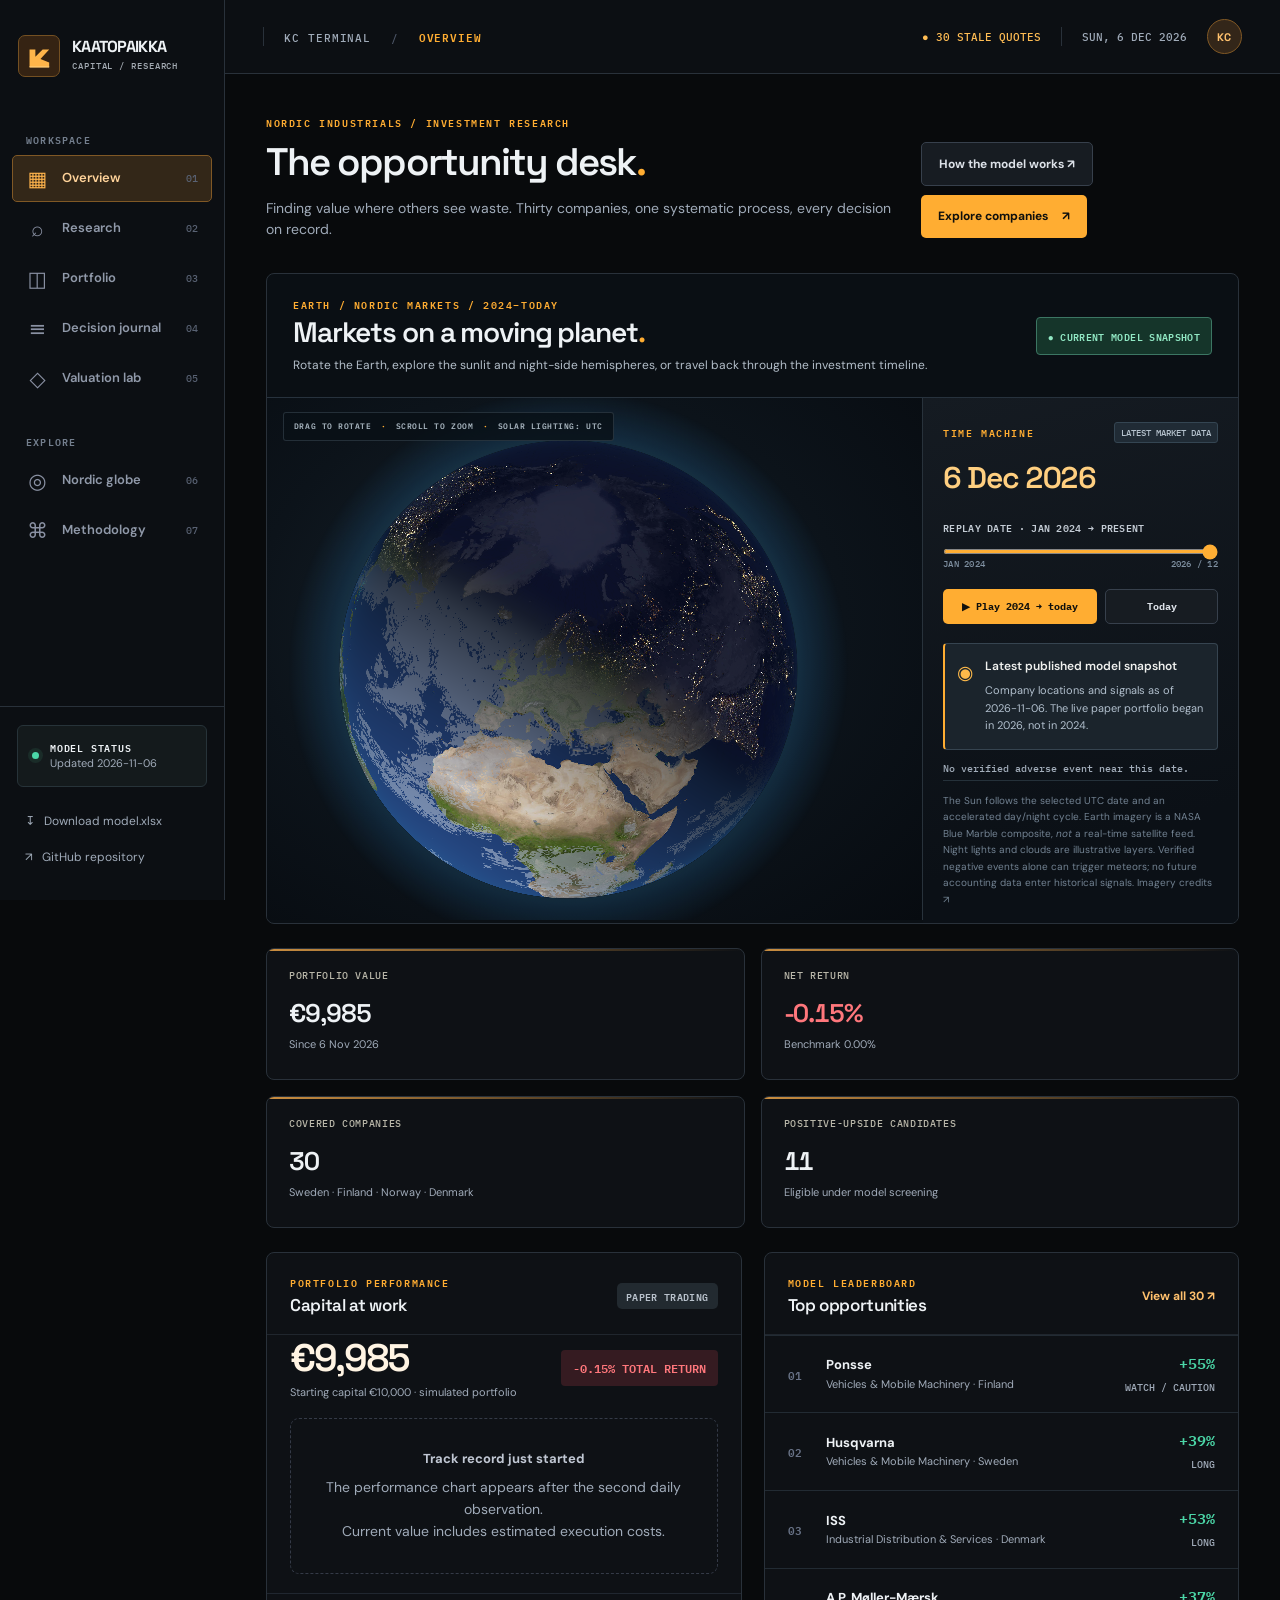
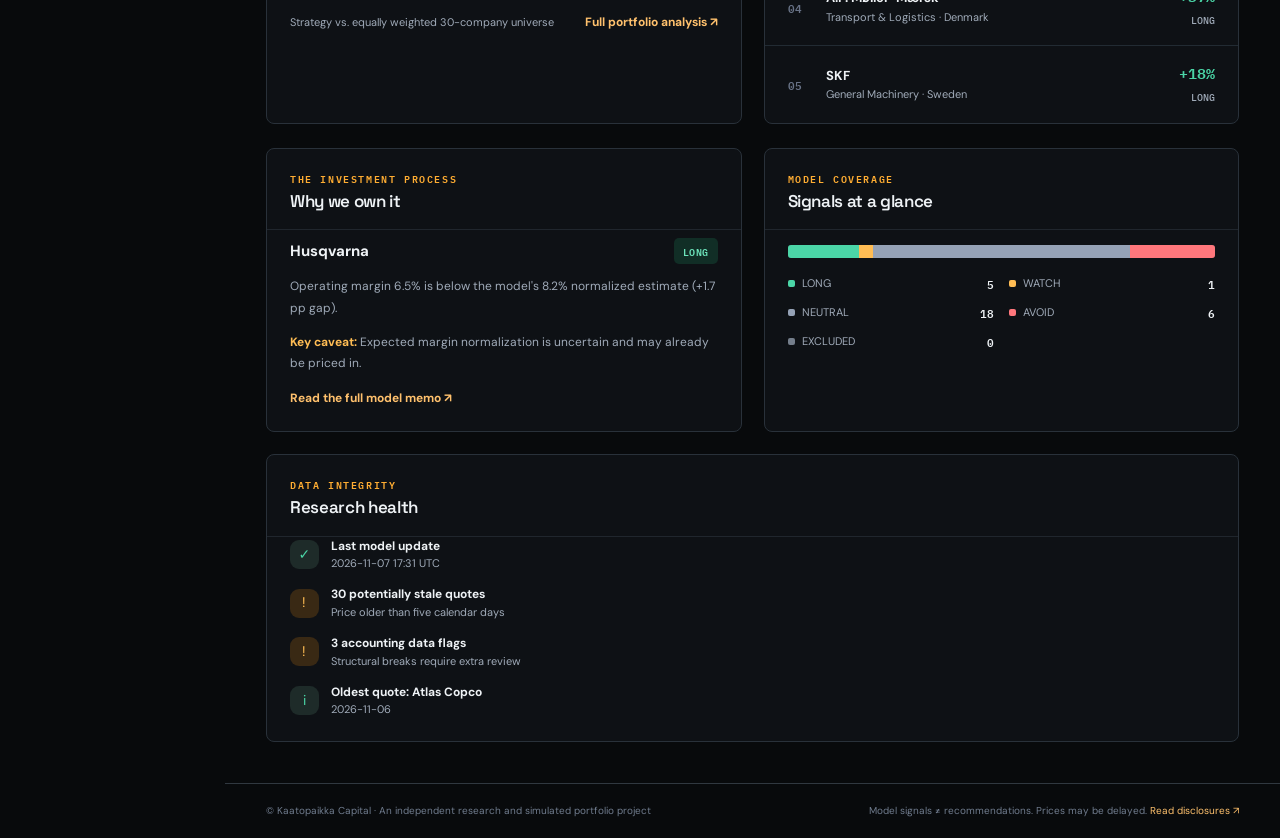
==== index.html @ ea5fbfcf "Layer non-interactive company markers over realistic home globe and credit NASA imagery" ====
<!doctype html>
<html lang="en">
<head>
  <meta charset="utf-8">
  <meta name="viewport" content="width=device-width, initial-scale=1">
  <meta name="theme-color" content="#090b10">
  <meta name="description" content="Kaatopaikka Capital — a transparent Nordic industrials investment research terminal and live paper portfolio.">
  <title>Kaatopaikka Capital — Investment Terminal</title>
  <link rel="preconnect" href="https://fonts.googleapis.com">
  <link rel="preconnect" href="https://fonts.gstatic.com" crossorigin>
  <link href="https://fonts.googleapis.com/css2?family=DM+Sans:wght@400;500;600;700&family=Space+Grotesk:wght@400;500;600;700&family=IBM+Plex+Mono:wght@400;500;600&display=swap" rel="stylesheet">
  <link rel="stylesheet" href="assets/terminal.css">
  <link rel="stylesheet" href="assets/terminal-bloomberg.css">
  <link rel="stylesheet" href="assets/solar-home.css?v=blue-marble-v1">
  <script src="assets/valuation-engine.js" defer></script>
  <script src="assets/home-earth.js?v=blue-marble-v1" defer></script>
  <script src="assets/terminal.js" defer></script>
</head>
<body>
  <div class="shell">
    <aside class="sidebar" id="sidebar" aria-label="Primary navigation">
      <a class="brand" href="#overview" aria-label="Kaatopaikka Capital home">
        <span class="brand-symbol" aria-hidden="true"><svg viewBox="0 0 44 44"><path d="M9 31V13h8v10l10-10h9L24 26l12 5v6H9z" fill="currentColor"/><path d="M9 37h27" stroke="#c0aaff" stroke-width="2"/></svg></span>
        <span><strong>KAATOPAIKKA</strong><small>CAPITAL / RESEARCH</small></span>
      </a>
      <div class="side-label">WORKSPACE</div>
      <nav class="nav-group" aria-label="Workspace">
        <button class="nav-item is-active" data-page="overview"><span class="nav-icon">▦</span> Overview <span class="nav-hotkey">01</span></button>
        <button class="nav-item" data-page="research"><span class="nav-icon">⌕</span> Research <span class="nav-hotkey">02</span></button>
        <button class="nav-item" data-page="portfolio"><span class="nav-icon">◫</span> Portfolio <span class="nav-hotkey">03</span></button>
        <button class="nav-item" data-page="decisions"><span class="nav-icon">≡</span> Decision journal <span class="nav-hotkey">04</span></button>
        <button class="nav-item" data-page="lab"><span class="nav-icon">◇</span> Valuation lab <span class="nav-hotkey">05</span></button>
      </nav>
      <div class="side-label">EXPLORE</div>
      <nav class="nav-group" aria-label="Explore">
        <button class="nav-item" data-page="globe"><span class="nav-icon">◎</span> Nordic globe <span class="nav-hotkey">06</span></button>
        <button class="nav-item" data-page="methodology"><span class="nav-icon">⌘</span> Methodology <span class="nav-hotkey">07</span></button>
      </nav>
      <div class="side-bottom">
        <div class="side-insight"><span class="live-dot"></span><span><strong>MODEL STATUS</strong><small id="side-status">Loading market data…</small></span></div>
        <a class="side-link" href="model.xlsx" download>↧ &nbsp; Download model.xlsx</a>
        <a class="side-link" href="https://github.com/rkant6/kaatopaikka-capital" target="_blank" rel="noopener noreferrer">↗ &nbsp; GitHub repository</a>
      </div>
    </aside>

    <div class="workspace">
      <header class="topbar">
        <div class="topbar-left"><button id="menu-toggle" class="icon-button menu-toggle" aria-label="Toggle navigation" aria-expanded="false">☰</button><span class="top-divider"></span><span class="breadcrumb">KC TERMINAL <span class="breadcrumb-sep">/</span> <strong id="breadcrumb-name">OVERVIEW</strong></span></div>
        <div class="topbar-right"><span class="update-status" id="data-status">● Loading</span><span class="top-divider"></span><span id="top-date" class="top-date"></span><span class="avatar">KC</span></div>
      </header>
      <main id="main-content" tabindex="-1">
        <div class="notice notice-error" id="load-error" hidden><strong>Data unavailable.</strong> The terminal could not load the latest published JSON files. Check the GitHub Actions status and reload.</div>

        <section id="page-overview" class="page is-active" aria-labelledby="overview-title">
          <div class="page-heading"><div><div class="eyebrow">NORDIC INDUSTRIALS / INVESTMENT RESEARCH</div><h1 id="overview-title">The opportunity desk<span class="period">.</span></h1><p class="lead">Finding value where others see waste. Thirty companies, one systematic process, every decision on record.</p></div><div class="heading-actions"><button class="button button-ghost" data-page-go="methodology">How the model works ↗</button><button class="button button-primary" data-page-go="research">Explore companies <span>↗</span></button></div></div>
          <section class="planet-desk panel" aria-label="Interactive Nordic globe and historical time travel">
            <div class="planet-head"><div><div class="eyebrow">EARTH / NORDIC MARKETS / 2024–TODAY</div><h2>Markets on a moving planet<span class="period">.</span></h2><p>Rotate the Earth, explore the sunlit and night-side hemispheres, or travel back through the investment timeline.</p></div><span class="planet-live" id="planet-data-state">HISTORICAL REPLAY · LOADING</span></div>
            <div class="planet-grid">
              <div class="planet-canvas">
                <canvas id="home-earth-canvas" role="img" aria-label="Photorealistic Earth with NASA satellite surface, night-side city lights and clouds, rotating with pointer drag and wheel zoom"></canvas>
                <canvas id="home-earth-overlay" aria-hidden="true"></canvas>
                <span class="planet-notation">DRAG TO ROTATE <span>·</span> SCROLL TO ZOOM <span>·</span> SOLAR LIGHTING: UTC</span></div>
              <div class="time-desk">
                <div class="time-desk-top"><span class="eyebrow">TIME MACHINE</span><span class="time-badge" id="time-mode">ASTRONOMICAL REPLAY</span></div>
                <div class="time-date" id="time-date-label">—</div>
                <label class="time-label" for="time-date-range">REPLAY DATE · JAN 2024 → PRESENT</label>
                <input type="range" id="time-date-range" min="0" max="100" value="100" step="1" aria-label="Historical globe date">
                <div class="time-ends"><span>JAN 2024</span><span id="time-end-date">TODAY</span></div>
                <div class="time-actions"><button class="button button-primary" id="time-play" type="button" aria-pressed="false">▶ Play 2024 → today</button><button class="button button-ghost" id="time-today" type="button">Today</button></div>
                <div class="time-fact"><span class="time-fact-icon" aria-hidden="true">◉</span><div><strong id="time-summary-title">Checking historical evidence</strong><p id="time-summary">Only source-verified filings and prices can produce historical return figures.</p></div></div>
                <div class="time-event-list" id="time-events" aria-live="polite"></div>
                <div class="time-footnote">The Sun follows the selected UTC date and an accelerated day/night cycle. Earth imagery is a NASA Blue Marble composite, <em>not</em> a real-time satellite feed. Night lights and clouds are illustrative layers. Verified negative events alone can trigger meteors; no future accounting data enter historical signals. <a href="assets/EARTH_CREDITS.md" target="_blank" rel="noopener">Imagery credits ↗</a></div>
              </div>
            </div>
          </section>
          <div id="overview-stats" class="stat-grid skeleton-grid" aria-live="polite"></div>
          <div class="two-column" style="margin-top:24px">
            <div class="panel panel-feature"><div class="panel-head"><div><div class="eyebrow">PORTFOLIO PERFORMANCE</div><h2>Capital at work</h2></div><span class="tag tag-muted">PAPER TRADING</span></div><div class="portfolio-hero" id="overview-portfolio"></div><div class="chart-container" id="overview-chart"></div><div class="panel-footer"><span>Strategy vs. equally weighted 30-company universe</span><button class="inline-action" data-page-go="portfolio">Full portfolio analysis ↗</button></div></div>
            <div class="panel panel-opportunities"><div class="panel-head"><div><div class="eyebrow">MODEL LEADERBOARD</div><h2>Top opportunities</h2></div><button class="inline-action" data-page-go="research">View all 30 ↗</button></div><div id="overview-picks"></div></div>
          </div>
          <div class="three-column" style="margin-top:24px"><div class="panel"><div class="panel-head"><div><div class="eyebrow">THE INVESTMENT PROCESS</div><h2>Why we own it</h2></div></div><div id="overview-thesis"></div></div><div class="panel"><div class="panel-head"><div><div class="eyebrow">MODEL COVERAGE</div><h2>Signals at a glance</h2></div></div><div id="overview-signals"></div></div><div class="panel"><div class="panel-head"><div><div class="eyebrow">DATA INTEGRITY</div><h2>Research health</h2></div></div><div id="overview-health"></div></div></div>
        </section>

        <section id="page-research" class="page" aria-labelledby="research-title"><div class="page-heading"><div><div class="eyebrow">EQUITY RESEARCH / SCREENER</div><h1 id="research-title">Company universe<span class="period">.</span></h1><p class="lead">A transparent ranking of Nordic industrial companies — every signal can be inspected.</p></div><div class="heading-actions"><span class="tag tag-outline" id="research-count">30 COMPANIES</span></div></div><div class="panel table-panel"><div class="table-tools"><label class="search-field"><span aria-hidden="true">⌕</span><input id="research-query" type="search" placeholder="Search company, ticker or sector…" autocomplete="off" aria-label="Search companies"></label><select id="research-country" aria-label="Filter country"><option value="all">All countries</option><option value="Sweden">Sweden</option><option value="Finland">Finland</option><option value="Norway">Norway</option><option value="Denmark">Denmark</option></select><select id="research-signal" aria-label="Filter signal"><option value="all">All signals</option><option value="LONG">Long</option><option value="WATCH">Watch</option><option value="NEUTRAL">Neutral</option><option value="SHORT">Avoid</option><option value="EXCLUDED">Excluded</option></select></div><div class="table-scroll"><table class="data-table"><thead><tr><th><button class="sort-btn" data-sort="rank">RANK ↕</button></th><th>COMPANY</th><th>COUNTRY</th><th>SIGNAL</th><th><button class="sort-btn" data-sort="revUp">REVERSION UPSIDE ↕</button></th><th><button class="sort-btn" data-sort="gap">MARGIN GAP ↕</button></th><th><button class="sort-btn" data-sort="score">SCORE ↕</button></th><th></th></tr></thead><tbody id="research-rows"></tbody></table></div><div class="table-bottom" id="research-bottom"></div></div></section>

        <section id="page-portfolio" class="page" aria-labelledby="portfolio-title"><div class="page-heading"><div><div class="eyebrow">PAPER PORTFOLIO / EUR</div><h1 id="portfolio-title">Portfolio intelligence<span class="period">.</span></h1><p class="lead">Position sizing, attribution, risk exposure and the full record of our simulated trades.</p></div><div class="heading-actions"><span class="tag tag-outline">NO REAL MONEY INVESTED</span></div></div><div class="stat-grid" id="portfolio-stats"></div><div class="two-column" style="margin-top:24px"><div class="panel panel-feature"><div class="panel-head"><div><div class="eyebrow">TRACK RECORD</div><h2>Performance history</h2></div></div><div class="chart-container tall-chart" id="portfolio-history"></div></div><div class="panel"><div class="panel-head"><div><div class="eyebrow">RISK EXPOSURE</div><h2>Portfolio composition</h2></div></div><div id="portfolio-exposure"></div></div></div><div class="panel" style="margin-top:24px"><div class="panel-head"><div><div class="eyebrow">CURRENT POSITIONS</div><h2>Holdings</h2></div><span class="tag tag-muted">MODEL-DRIVEN</span></div><div class="table-scroll"><table class="data-table"><thead><tr><th>COMPANY</th><th>SIGNAL</th><th>WEIGHT</th><th>MARKET VALUE</th><th>RETURN*</th><th>RATIONALE</th></tr></thead><tbody id="portfolio-holdings"></tbody></table></div><div class="panel-footer">* Excludes dividends. Simulated fractional-share transactions and assumed costs; not an investable track record.</div></div></section>

        <section id="page-decisions" class="page" aria-labelledby="decision-title"><div class="page-heading"><div><div class="eyebrow">TRANSPARENT DECISION-MAKING</div><h1 id="decision-title">The decision journal<span class="period">.</span></h1><p class="lead">Every position needs a reason. Every omission deserves an explanation. The model record is separate from any human investment judgment.</p></div></div><div class="two-column journal-layout"><div class="panel"><div class="panel-head"><div><div class="eyebrow">EXECUTED MODEL ACTIONS</div><h2>Decision history</h2></div></div><div id="journal-feed"></div></div><div class="panel"><div class="panel-head"><div><div class="eyebrow">THE OTHER SIDE OF THE TRADE</div><h2>Why we passed</h2></div></div><div class="subtle-note">These are deterministic explanations of model eligibility and ranking — not discretionary investment committee votes.</div><div id="journal-rejected"></div></div></div></section>

        <section id="page-lab" class="page" aria-labelledby="lab-title">
          <div class="page-heading"><div><div class="eyebrow">RESEARCH SANDBOX / NO TRADES</div><h1 id="lab-title">Valuation & sensitivity<span class="period">.</span></h1><p class="lead">Recalculate the company's ten-year margin-fade DCF, inspect the WACC × margin sensitivity matrix and stress-test the operating assumptions.</p></div></div>
          <div class="lab-layout">
            <div class="panel lab-controls">
              <div class="panel-head"><div><div class="eyebrow">DCF ASSUMPTIONS</div><h2>Scenario controls</h2></div></div>
              <label class="field-label" for="lab-company">COMPANY</label><select id="lab-company" class="select-full"></select>
              <div class="lab-input"><div class="range-head"><label for="lab-cur">Current operating margin</label><output id="lab-cur-out"></output></div><input type="range" id="lab-cur" min="-5" max="35" step="0.25"></div>
              <div class="lab-input"><div class="range-head"><label for="lab-norm">Normalized operating margin</label><output id="lab-norm-out"></output></div><input type="range" id="lab-norm" min="-5" max="35" step="0.25"></div>
              <div class="lab-input"><div class="range-head"><label for="lab-phi">Margin persistence (φ)</label><output id="lab-phi-out"></output></div><input type="range" id="lab-phi" min="0" max="0.95" step="0.01"></div>
              <div class="lab-input"><div class="range-head"><label for="lab-wacc">Discount rate (WACC / implied)</label><output id="lab-wacc-out"></output></div><input type="range" id="lab-wacc" min="3" max="22" step="0.25"></div>
              <div class="lab-input"><div class="range-head"><label for="lab-growth">Revenue growth, years 1–10</label><output id="lab-growth-out"></output></div><input type="range" id="lab-growth" min="-5" max="12" step="0.25"></div>
              <div class="lab-input"><div class="range-head"><label for="lab-terminal">Terminal revenue growth</label><output id="lab-terminal-out"></output></div><input type="range" id="lab-terminal" min="0" max="4" step="0.25"></div>
              <div class="lab-input"><div class="range-head"><label for="lab-ronic">Return on new invested capital</label><output id="lab-ronic-out"></output></div><input type="range" id="lab-ronic" min="6" max="35" step="0.5"></div>
              <button id="lab-reset" class="button button-ghost button-full">↺ Restore published model assumptions</button>
              <div class="subtle-note">All calculations are hypothetical, use the published financial snapshot and never change the actual paper portfolio. Discount rates must exceed terminal growth.</div>
            </div>
            <div class="lab-content">
              <div class="panel lab-results"><div class="panel-head"><div><div class="eyebrow">TEN-YEAR MARGIN-FADE DCF</div><h2 id="lab-result-title">Company sensitivity</h2></div><span class="tag tag-outline">LIVE CALCULATION</span></div><div id="lab-key-metrics"></div><div id="lab-validation" class="lab-validation"></div><div id="lab-chart" class="chart-container"></div><div id="lab-table"></div></div>
              <div class="panel" style="margin-top:22px"><div class="panel-head"><div><div class="eyebrow">TWO-FACTOR SENSITIVITY</div><h2>Fair-value upside by WACC × normalized margin</h2></div><span class="tag tag-muted">5 × 5 MATRIX</span></div><div id="lab-sensitivity"></div><div class="panel-footer">Each cell recalculates the entire ten-year DCF. Highlighted cell = current scenario. Values are equity upside vs market capitalization, not expected returns.</div></div>
            </div>
          </div>
        </section>

        <section id="page-globe" class="page" aria-labelledby="globe-title"><div class="page-heading"><div><div class="eyebrow">INTERACTIVE GEOGRAPHY</div><h1 id="globe-title">The Nordic globe<span class="period">.</span></h1><p class="lead">A focused 3D view of company locations and model signals. Ranking and fundamental details live in Research.</p></div><div class="heading-actions"><a href="classic.html" target="_blank" rel="noopener noreferrer" class="button button-primary">Open full-screen globe ↗</a></div></div><div class="globe-frame"><iframe id="classic-frame" title="Kaatopaikka Capital interactive three-dimensional globe" loading="lazy" data-src="classic.html?embed=1"></iframe></div></section>

        <section id="page-methodology" class="page" aria-labelledby="method-title"><div class="page-heading"><div><div class="eyebrow">MODEL DOCUMENTATION</div><h1 id="method-title">How we think<span class="period">.</span></h1><p class="lead">The assumptions, limitations and arithmetic behind each ranking. A model should be auditable before it is persuasive.</p></div><div class="heading-actions"><a class="button button-ghost" href="model.xlsx" download>Download formula-based Excel ↧</a></div></div><div class="method-layout"><div class="panel method-main"><div class="method-section"><span class="step-number">01 / BUSINESS ECONOMICS</span><h2>Margins tend to revert — but not always</h2><p>Competitive forces and business cycles may pull unusually high or low operating margins toward a longer-run level. Structural changes, acquisitions and new competitive advantages can prevent this from happening.</p></div><div class="method-section"><span class="step-number">02 / NORMALIZED MARGINS</span><h2>Three anchors for earning power</h2><div class="formula">60% company median + 25% peer average + 15% universe median</div><p>The default lookback is ten fiscal years. Company and peer group histories are partially pooled; companies with insufficient observations are excluded.</p></div><div class="method-section"><span class="step-number">03 / PERSISTENCE</span><h2>How quickly could margins recover?</h2><div class="formula">mₜ = m* + φᵗ (m₀ − m*)</div><p>A company-specific AR(1) estimate is shrunk toward a persistence prior of 0.60. The estimate describes a stylized recovery path, not a guarantee.</p></div><div class="method-section"><span class="step-number">04 / VALUATION</span><h2>Two separate valuation questions</h2><p>The margin-fade DCF compares recovering margins against a scenario in which today's margin persists. A separate market-implied margin compares normalized profitability with what the current enterprise value appears to require. These measures can be correlated and should not be read as independent evidence.</p></div><div class="method-section"><span class="step-number">05 / SIGNALS & TRADING</span><h2>Repeatable rules, not predictions</h2><p>The model combines margin gap (30%), inverted history z-score (15%), implied-margin gap (25%) and margin-reversion upside (30%). Eligible top-quintile names are LONG, the bottom quintile AVOID, and deteriorating low-margin companies are WATCH. The five highest eligible positive-upside candidates enter the paper portfolio, with a 30% weight cap and monthly rebalance.</p></div><div class="method-section"><span class="step-number">06 / EVIDENCE</span><h2>Test the claim that matters</h2><p>An in-sample regression of next-year margin changes provides context for mean reversion. It does not demonstrate that the strategy earns abnormal stock returns. Proper performance validation requires point-in-time financial histories, adjusted prices including corporate actions, delisted companies, realistic execution lag and out-of-sample testing.</p></div></div><div class="method-aside"><div class="panel"><div class="panel-head"><div><div class="eyebrow">MODEL PARAMETERS</div><h2>Current defaults</h2></div></div><div id="method-params"></div></div><div class="panel"><div class="panel-head"><div><div class="eyebrow">RESEARCH INTEGRITY</div><h2>What this is not</h2></div></div><ul class="plain-list"><li>Not personalized investment advice.</li><li>Not evidence of future returns.</li><li>Not a real brokerage account.</li><li>Not intraday or tick-level data.</li><li>Not a verified historical stock-return backtest.</li><li>Not a promise of the simulated Monte Carlo outcomes.</li></ul></div><div class="panel"><div class="panel-head"><div><div class="eyebrow">DATA PROVENANCE</div><h2>Source notes</h2></div></div><p class="small-text">Financial statement histories were assembled from standardized aggregators and selected company disclosures. Market quotes currently come from yfinance. Verify material numbers against issuer filings. Check per-security price dates before using the ranking.</p><div id="method-data"></div></div></div></div></section>
      </main>
      <footer class="footer"><span>© Kaatopaikka Capital · An independent research and simulated portfolio project</span><span>Model signals ≠ recommendations. Prices may be delayed. <a href="#methodology">Read disclosures ↗</a></span></footer>
    </div>
  </div>

  <div class="drawer-backdrop" id="drawer-backdrop" hidden></div>
  <aside class="company-drawer" id="company-drawer" aria-labelledby="drawer-title" aria-modal="true" role="dialog" hidden><div class="drawer-top"><span class="eyebrow">KAATOPAIKKA / EQUITY RESEARCH</span><button class="icon-button" id="drawer-close" aria-label="Close company analysis">✕</button></div><div id="drawer-content"></div></aside>
</body>
</html>
---- assets/terminal.css ----
:root{color-scheme:dark;--bg:#090b10;--panel:#11151d;--panel-2:#151a23;--line:#252b36;--line-soft:#1c222c;--text:#eef0f4;--muted:#8e98aa;--subtle:#6d788b;--accent:#ac8bff;--accent-dark:#8a6ce8;--green:#5bd7a8;--red:#ff828b;--amber:#f6c371;--blue:#85bfff;--radius:15px;--font:'DM Sans',system-ui,sans-serif;--display:'Space Grotesk',system-ui,sans-serif;--mono:'IBM Plex Mono',ui-monospace,monospace}
*{box-sizing:border-box}html{scroll-behavior:smooth}body{margin:0;background:var(--bg);color:var(--text);font:14px/1.55 var(--font);-webkit-font-smoothing:antialiased}button,input,select{font:inherit}button{cursor:pointer}button:disabled{opacity:.45;cursor:not-allowed}a{color:inherit;text-decoration:none}a:hover{color:var(--accent)}:focus-visible{outline:2px solid var(--accent);outline-offset:3px}button{border:0}button:focus-visible,a:focus-visible,input:focus-visible,select:focus-visible{outline:2px solid var(--accent);outline-offset:2px}::selection{background:#5d4a9c;color:#fff}
.shell{display:grid;grid-template-columns:254px minmax(0,1fr);min-height:100vh}.sidebar{background:#0d1017;border-right:1px solid var(--line);display:flex;flex-direction:column;position:sticky;top:0;height:100vh;z-index:31}.brand{display:flex;align-items:center;gap:12px;padding:28px 22px 40px;min-height:116px}.brand-symbol{height:42px;width:42px;display:grid;place-items:center;background:linear-gradient(145deg,#4b337e,#241a40);border:1px solid #5a458c;color:#d8cbff;border-radius:12px;box-shadow:0 7px 24px #392d5a25}.brand-symbol svg{width:32px;height:32px}.brand strong{display:block;font:700 16px/1.2 var(--display);letter-spacing:-.04em}.brand small{display:block;font:500 9px/1.9 var(--mono);letter-spacing:.1em;color:var(--muted)}.side-label{font:600 10px/1.4 var(--mono);letter-spacing:.12em;color:var(--subtle);padding:16px 26px 9px}.nav-group{display:grid;gap:3px;padding:0 12px 16px}.nav-item{width:100%;border-radius:9px;background:transparent;color:#9099a9;display:flex;align-items:center;gap:13px;padding:12px 13px;text-align:left;font-size:13px;font-weight:600;border:1px solid transparent;transition:color .16s,background .16s,border .16s}.nav-item:hover{background:#1b202d;color:#fff}.nav-item.is-active{color:#f3eefe;background:#211a35;border-color:#443366}.nav-item.is-active .nav-icon{color:#bea6fc}.nav-icon{font:500 21px/1 var(--display);width:23px;text-align:center;color:#8a91a3}.nav-hotkey{margin-left:auto;color:#596273;font:500 10px/1 var(--mono)}.side-bottom{margin-top:auto;padding:18px 17px 24px;border-top:1px solid var(--line)}.side-insight{display:flex;gap:11px;align-items:center;background:#151b22;border-radius:11px;padding:14px;margin-bottom:16px}.side-insight strong{display:block;font:600 10px/1.5 var(--mono);letter-spacing:.08em}.side-insight small{display:block;color:var(--muted);font-size:11px}.live-dot{display:inline-block;width:7px;height:7px;border-radius:50%;background:var(--green);box-shadow:0 0 0 4px #5bd7a817;flex:none}.side-link{display:block;color:var(--muted);font-size:12px;padding:9px 8px}.side-link:hover{color:var(--text)}
.workspace{min-width:0;display:flex;flex-direction:column}.topbar{height:74px;border-bottom:1px solid var(--line);padding:0 clamp(24px,3vw,48px);display:flex;align-items:center;justify-content:space-between;gap:24px;background:#0b0e14;position:sticky;top:0;z-index:20}.topbar-left,.topbar-right{display:flex;align-items:center;gap:20px}.breadcrumb{font:500 11px var(--mono);letter-spacing:.06em;color:var(--muted)}.breadcrumb strong{font-weight:600;color:#e6e1f1}.breadcrumb-sep{color:#4d5667;margin:0 12px}.top-divider{height:19px;width:1px;background:var(--line)}.update-status{font:500 11px var(--mono);color:var(--green)}.update-status.warning{color:var(--amber)}.top-date{font:500 11px var(--mono);color:var(--muted)}.avatar{border:1px solid #5b476f;border-radius:50%;width:35px;height:35px;display:grid;place-items:center;background:#282039;font:700 11px var(--display);color:#d6c3ff}.icon-button{border:1px solid var(--line);color:var(--muted);background:var(--panel);border-radius:8px;display:grid;place-items:center;width:36px;height:36px}.icon-button:hover{color:white;border-color:#60567d}.menu-toggle{display:none}
main{padding:clamp(26px,3.2vw,51px);width:100%;max-width:1740px;margin:auto;flex:1}.page{display:none;animation:fade-in .22s ease}.page.is-active{display:block}@keyframes fade-in{from{opacity:.5;transform:translateY(5px)}to{opacity:1;transform:translateY(0)}}.eyebrow{font:600 10px/1.5 var(--mono);letter-spacing:.16em;color:var(--accent);text-transform:uppercase}.page-heading{display:flex;gap:24px;align-items:flex-end;justify-content:space-between;margin:0 0 32px}.page-heading h1{font:600 clamp(30px,3vw,48px)/1.16 var(--display);letter-spacing:-.055em;margin:10px 0 13px}.period{color:var(--accent)}.lead{max-width:690px;font-size:14px;color:var(--muted);margin:0}.heading-actions{display:flex;gap:9px;align-items:center;flex-wrap:wrap;padding-bottom:3px}.button{border-radius:9px;display:inline-flex;justify-content:center;align-items:center;gap:14px;padding:12px 17px;font-weight:700;font-size:12px;white-space:nowrap;transition:transform .18s,border .18s,background .18s}.button:hover{transform:translateY(-1px)}.button-primary{background:#9e83ed;color:#0e0c17}.button-primary:hover{background:#ba9fff;color:#0e0c17}.button-ghost{background:#171c26;border:1px solid #303748;color:#d4d9e2}.button-ghost:hover{border-color:#a48ccf;color:white}.button-full{width:100%}.tag{font:600 10px/1.4 var(--mono);letter-spacing:.035em;display:inline-flex;align-items:center;gap:6px;padding:6px 9px;border-radius:6px;white-space:nowrap}.tag-muted{background:#202633;color:#aab3c4}.tag-outline{background:transparent;border:1px solid #384052;color:#b4bed0}.tag-long{background:#143b32;color:#72e5b8}.tag-short{background:#43232d;color:#ff9ca7}.tag-watch{background:#423623;color:#ffd291}.tag-neutral{background:#262a38;color:#aeb8ce}.tag-excluded{background:#29292f;color:#9798a6}
.panel{background:var(--panel);border:1px solid var(--line);border-radius:var(--radius);min-width:0;overflow:hidden}.panel-head{padding:22px 23px 17px;display:flex;align-items:center;justify-content:space-between;gap:14px}.panel-head h2{font:600 17px/1.25 var(--display);letter-spacing:-.025em;margin:5px 0 0}.panel-footer{padding:15px 23px;border-top:1px solid var(--line-soft);display:flex;align-items:center;justify-content:space-between;gap:12px;color:var(--muted);font-size:11px}.inline-action{color:#bda5ff;background:none;padding:4px 0;font-size:12px;font-weight:700;white-space:nowrap}.inline-action:hover{text-decoration:underline}.two-column{display:grid;grid-template-columns:minmax(0,1.4fr) minmax(340px,1fr);gap:22px}.three-column{display:grid;grid-template-columns:repeat(3,minmax(0,1fr));gap:22px}.stat-grid{display:grid;grid-template-columns:repeat(4,minmax(0,1fr));gap:16px}.stat{border:1px solid var(--line);background:var(--panel);padding:20px 22px 18px;border-radius:var(--radius);min-height:132px;position:relative;overflow:hidden}.stat:before{content:"";position:absolute;inset:0 0 auto;height:2px;background:linear-gradient(90deg,transparent,#775bc2 45%,transparent);opacity:.34}.stat-label{font:500 10px/1.4 var(--mono);color:var(--muted);letter-spacing:.065em;text-transform:uppercase}.stat-value{font:600 clamp(22px,2vw,30px)/1.2 var(--display);letter-spacing:-.055em;margin:15px 0 7px;font-variant-numeric:tabular-nums}.stat-note{font-size:11px;color:var(--muted)}.positive{color:var(--green)!important}.negative{color:var(--red)!important}.warning-text{color:var(--amber)!important}.mono{font-family:var(--mono);font-variant-numeric:tabular-nums}.small-text{font-size:12px;color:var(--muted);line-height:1.7}.muted{color:var(--muted)}.subtle-note{font-size:11px;color:var(--muted);background:#181e29;border-left:2px solid #68558c;padding:12px 14px;margin:0 23px 16px;line-height:1.55}
.portfolio-hero{display:flex;align-items:center;gap:25px;justify-content:space-between;padding:0 23px 9px}.big-number{font:600 clamp(31px,3vw,43px)/1.2 var(--display);letter-spacing:-.06em;font-variant-numeric:tabular-nums}.number-caption{color:var(--muted);font-size:11px;margin-top:3px}.performance-badge{font:600 12px var(--mono);color:var(--green);background:#17342c;padding:8px 12px;border-radius:7px}.performance-badge.loss{color:var(--red);background:#392028}.chart-container{padding:8px 23px 19px;min-height:170px}.chart-svg{width:100%;height:auto;display:block}.empty-chart{min-height:156px;border:1px dashed #343a47;border-radius:9px;color:var(--muted);display:flex;align-items:center;justify-content:center;flex-direction:column;gap:8px;text-align:center;padding:24px}.empty-chart strong{color:#c0c7d3;font-size:13px}.chart-legend{display:flex;gap:18px;flex-wrap:wrap;margin-top:4px;font-size:11px;color:var(--muted)}.legend-line{width:14px;height:2px;display:inline-block;margin:0 7px 3px 0;background:var(--accent)}.legend-line.bench{background:#647995}.opportunity-row{display:grid;grid-template-columns:26px minmax(0,1fr) auto;gap:12px;align-items:center;padding:15px 23px;border-top:1px solid var(--line-soft);width:100%;background:transparent;color:inherit;text-align:left}.opportunity-row:hover,.rejected-row:hover{background:#1a202b}.rank-index{font:600 11px var(--mono);color:#697387}.company-main{font-size:13px;font-weight:700;min-width:0}.company-main small{display:block;font-size:11px;color:var(--muted);font-weight:400;overflow:hidden;text-overflow:ellipsis;white-space:nowrap}.opportunity-numbers{text-align:right}.opportunity-numbers strong{display:block;font:600 15px var(--mono)}.opportunity-numbers small{font:500 10px var(--mono);color:var(--muted)}.thesis-summary{padding:2px 23px 23px}.thesis-name{display:flex;align-items:center;justify-content:space-between;gap:8px;font-size:15px;font-weight:700;margin:6px 0 11px}.thesis-summary p{font-size:12px;color:var(--muted);line-height:1.8}.text-link{background:none;color:var(--accent);font-size:12px;font-weight:700;padding:0}.text-link:hover{text-decoration:underline}.signal-bar{display:flex;overflow:hidden;border-radius:8px;height:13px;background:#29303b;margin:15px 23px 16px}.signal-bar span{display:block;min-width:0}.signal-list{padding:0 23px 22px;display:grid;grid-template-columns:1fr 1fr;gap:10px 15px}.signal-item{display:flex;align-items:center;gap:7px;font-size:11px;color:var(--muted)}.signal-item b{margin-left:auto;color:var(--text);font:600 11px var(--mono)}.swatch{width:7px;height:7px;border-radius:50%;flex:none}.health-list{padding:0 23px 23px;display:grid;gap:13px}.health-item{display:flex;gap:12px;align-items:center;font-size:12px}.health-icon{border-radius:9px;background:#252d39;color:var(--green);font-size:14px;display:grid;place-items:center;width:29px;height:29px;flex:none}.health-icon.warn{color:var(--amber);background:#352d21}.health-item strong{font-size:12px;display:block}.health-item small{font-size:11px;display:block;color:var(--muted)}
.table-panel{min-height:450px}.table-tools{display:flex;align-items:center;gap:11px;padding:21px 23px;border-bottom:1px solid var(--line)}.search-field{display:flex;align-items:center;gap:10px;flex:1;min-width:160px;border:1px solid #303848;background:#0d121b;border-radius:8px;padding:0 12px;height:41px;color:var(--muted);font-size:21px}.search-field:focus-within{border-color:var(--accent)}.search-field input{border:0;background:transparent;color:var(--text);outline:none;width:100%;font-size:12px}.search-field input::placeholder{color:#778294}.table-tools select,.select-full{background:#171d28;border:1px solid #303848;border-radius:8px;color:var(--text);padding:11px 13px;font-size:12px;min-height:41px}.select-full{width:100%}.table-scroll{width:100%;overflow-x:auto}.data-table{border-collapse:collapse;width:100%;font-size:12px;text-align:left;min-width:780px}.data-table thead{background:#161c26}.data-table th{color:#8f9caf;font:600 10px var(--mono);letter-spacing:.06em;padding:14px 17px;white-space:nowrap;border-bottom:1px solid var(--line)}.data-table td{padding:16px 17px;border-bottom:1px solid var(--line-soft);white-space:nowrap;color:#ced4df}.data-table tbody tr{transition:background .15s}.data-table tbody tr:hover{background:#19212d}.data-table .name-cell{font-weight:700;color:var(--text)}.name-cell small{font-weight:400;color:var(--muted);display:block;margin-top:2px}.sort-btn{color:inherit;background:none;font:inherit;padding:0;letter-spacing:inherit}.sort-btn:hover{color:var(--accent)}.table-bottom{padding:14px 23px;font-size:11px;color:var(--muted)}.table-link{background:none;color:var(--accent);font-size:12px;font-weight:700}.table-link:hover{text-decoration:underline}.bar-track{width:86px;height:5px;border-radius:5px;background:#252d38;display:inline-block;vertical-align:middle;margin-left:8px;overflow:hidden}.bar-track span{height:100%;display:block;background:var(--accent)}
.tall-chart{min-height:330px;display:flex;flex-direction:column;justify-content:center}.exposure{padding:0 23px 23px}.exposure-section{margin-top:15px}.exposure-top{display:flex;justify-content:space-between;font-size:12px;gap:12px;margin-bottom:8px}.exposure-top span:last-child{font:600 12px var(--mono)}.exposure-bar{height:7px;border-radius:6px;background:#252c38;overflow:hidden}.exposure-bar i{display:block;background:#967de6;height:100%;border-radius:6px}.exposure-hint{font-size:11px;color:var(--muted);margin-top:20px;line-height:1.7}.journal-layout{grid-template-columns:minmax(0,1.1fr) minmax(340px,1fr)}.journal-entry{border-top:1px solid var(--line);padding:20px 23px}.journal-entry h3{font:600 15px var(--display);margin:5px 0 12px}.journal-date{font:500 10px var(--mono);color:var(--accent)}.journal-action{display:flex;align-items:flex-start;justify-content:space-between;gap:16px;padding:12px 0;border-top:1px solid var(--line-soft)}.journal-action span{font-size:12px}.journal-action small{font-size:11px;color:var(--muted);display:block;max-width:460px;margin-top:4px}.rejected-row{width:100%;padding:15px 23px;background:transparent;border-top:1px solid var(--line-soft);display:flex;align-items:center;justify-content:space-between;gap:14px;color:var(--text);text-align:left}.rejected-row strong{display:block;font-size:12px}.rejected-row small{display:block;color:var(--muted);font-size:11px;margin-top:3px}.rejected-row .tag{flex:none}
.lab-layout{display:grid;grid-template-columns:335px minmax(0,1fr);gap:22px}.lab-controls{padding-bottom:23px}.lab-controls .field-label{display:block;margin:0 23px 8px}.field-label{font:600 10px var(--mono);letter-spacing:.06em;color:var(--muted)}.lab-controls>.select-full{width:calc(100% - 46px);margin:0 23px 20px}.lab-input{padding:12px 23px}.range-head{display:flex;justify-content:space-between;align-items:center;gap:10px;margin-bottom:13px;font-size:12px}.range-head output{font:600 12px var(--mono);color:#d4c5ff}.lab-input input{width:100%;accent-color:var(--accent);cursor:pointer}.lab-controls>.button{width:calc(100% - 46px);margin:20px 23px 16px}.lab-controls .subtle-note{margin-top:8px}.lab-results .chart-container{min-height:300px;padding-top:20px}.lab-key{margin:0 23px;padding:12px 0;display:flex;gap:12px;flex-wrap:wrap;border-bottom:1px solid var(--line-soft)}.lab-key-box{flex:1;min-width:115px}.lab-key-box small{display:block;font:500 10px var(--mono);color:var(--muted)}.lab-key-box strong{display:block;font:600 23px var(--display);margin-top:5px}.lab-table{padding:0 23px 22px;overflow-x:auto}.lab-table table{border-collapse:collapse;width:100%;font:500 11px var(--mono)}.lab-table th,.lab-table td{padding:10px 12px;text-align:center;border-bottom:1px solid var(--line)}.lab-table th{color:var(--muted)}
.globe-frame{border:1px solid var(--line);border-radius:16px;overflow:hidden;background:#08070d;height:min(72vh,760px);box-shadow:0 25px 80px #0003}.globe-frame iframe{border:0;width:100%;height:100%;display:block}.method-layout{display:grid;grid-template-columns:minmax(0,1.5fr) 340px;gap:22px;align-items:start}.method-section{padding:25px 28px;border-bottom:1px solid var(--line-soft)}.method-section:last-child{border-bottom:none}.step-number{font:600 10px var(--mono);letter-spacing:.1em;color:var(--accent)}.method-section h2{font:600 19px var(--display);letter-spacing:-.025em;margin:9px 0}.method-section p{font-size:13px;color:var(--muted);line-height:1.8;margin:0}.formula{margin:13px 0;background:#181e29;border:1px solid #303449;border-radius:8px;padding:15px 17px;font:500 13px var(--mono);color:#dac8ff}.method-aside{display:grid;gap:22px}.method-aside>.panel{padding-bottom:18px}.method-aside p{padding:0 23px}.param-row{display:flex;justify-content:space-between;gap:16px;padding:11px 23px;border-top:1px solid var(--line-soft);font-size:12px}.param-row span{color:var(--muted)}.param-row strong{font:600 11px var(--mono);text-align:right}.plain-list{padding:0 23px 0 40px;margin:0;color:var(--muted);font-size:12px;line-height:2}.plain-list li::marker{color:var(--accent)}
.footer{padding:19px clamp(26px,3.2vw,51px);border-top:1px solid var(--line);display:flex;justify-content:space-between;flex-wrap:wrap;gap:12px;color:#707c8e;font-size:10px}.footer a{color:#bda5ff}.notice{padding:18px;border-radius:10px;margin-bottom:20px}.notice-error{border:1px solid #754450;background:#351c24;color:#ffd0d5}.notice[hidden],.drawer-backdrop[hidden],.company-drawer[hidden]{display:none!important}.drawer-backdrop{position:fixed;inset:0;background:#030509b8;backdrop-filter:blur(4px);z-index:60}.company-drawer{position:fixed;top:0;right:0;bottom:0;width:min(680px,100%);overflow-y:auto;z-index:61;background:#10151e;border-left:1px solid #323948;box-shadow:-30px 0 70px #0009;animation:drawer-in .22s ease}@keyframes drawer-in{from{transform:translateX(30px);opacity:.75}to{transform:translateX(0);opacity:1}}.drawer-top{padding:23px 28px;border-bottom:1px solid var(--line);display:flex;align-items:center;justify-content:space-between}.drawer-body{padding:29px 29px 50px}.drawer-title{font:600 34px/1.2 var(--display);letter-spacing:-.055em;margin:10px 0}.drawer-subtitle{display:flex;align-items:center;gap:11px;flex-wrap:wrap;color:var(--muted);font-size:12px}.drawer-stats{display:grid;grid-template-columns:repeat(3,1fr);gap:10px;margin:25px 0}.drawer-metric{border:1px solid #303744;border-radius:10px;padding:13px 12px}.drawer-metric small{display:block;color:var(--muted);font-size:10px}.drawer-metric strong{font:600 18px var(--display);display:block;margin-top:5px}.drawer-section{border-top:1px solid var(--line);padding:22px 0}.drawer-section h3{font:600 17px var(--display);margin:0 0 11px}.drawer-section p{font-size:13px;color:var(--muted);margin:0 0 13px;line-height:1.75}.memo-callout{border-left:2px solid var(--accent);padding:15px 17px;background:#1d2030;border-radius:0 9px 9px 0;font-size:13px;line-height:1.7}.memo-list{display:grid;gap:12px}.memo-item{display:flex;gap:11px;align-items:flex-start;font-size:12px;color:#cbd2dc}.memo-item i{font-style:normal;flex:none;color:var(--green);margin-top:1px}.memo-item.risk i{color:var(--amber)}.source-note{font-size:11px;color:var(--muted);background:#1a202b;border-radius:9px;padding:13px 15px}.drawer-actions{display:flex;gap:9px;flex-wrap:wrap}.drawer-actions .button{font-size:11px}.mini-chart{width:100%;height:auto;display:block}.skeleton-grid .stat{background:linear-gradient(90deg,#171b23,#202633,#171b23);background-size:200% 100%;animation:pulse 1.7s infinite}@keyframes pulse{to{background-position:-200% 0}}
@media(max-width:1320px){.shell{grid-template-columns:225px minmax(0,1fr)}.brand{padding-left:18px}.two-column{grid-template-columns:1fr 1fr}.three-column{grid-template-columns:1fr 1fr}.three-column>.panel:last-child{grid-column:1/-1}.stat-grid{grid-template-columns:repeat(2,1fr)}.method-layout{grid-template-columns:1fr 290px}}
@media(max-width:1060px){.shell{grid-template-columns:1fr}.sidebar{position:fixed;left:0;top:0;bottom:0;width:258px;transform:translateX(-102%);box-shadow:20px 0 50px #0009;transition:transform .22s}.sidebar.is-open{transform:translateX(0)}.menu-toggle{display:grid}.topbar{padding:0 24px}.workspace{width:100%}.method-layout{grid-template-columns:minmax(0,1fr) 300px}}
@media(max-width:760px){main{padding:25px 17px}.topbar{height:62px;padding:0 17px}.topbar-right{gap:10px}.topbar-right .top-date,.topbar-right .top-divider{display:none}.topbar-left{gap:12px}.breadcrumb{font-size:10px}.avatar{width:30px;height:30px}.page-heading{align-items:start;flex-direction:column;gap:20px}.page-heading h1{font-size:34px}.lead{font-size:13px}.heading-actions{width:100%}.two-column,.three-column,.lab-layout,.method-layout{grid-template-columns:1fr}.three-column>.panel:last-child{grid-column:auto}.stat-grid{grid-template-columns:repeat(2,minmax(0,1fr));gap:10px}.stat{padding:16px;min-height:116px}.stat-value{font-size:23px}.panel-head{padding:20px 17px 17px}.panel-footer{padding:13px 17px}.portfolio-hero{padding:0 17px 8px}.chart-container{padding:8px 17px 17px}.opportunity-row{padding:14px 17px}.thesis-summary,.signal-list,.health-list{padding-left:17px;padding-right:17px}.signal-bar{margin-left:17px;margin-right:17px}.table-tools{padding:16px;flex-wrap:wrap}.table-tools>.search-field{flex-basis:100%}.table-tools select{flex:1}.journal-entry,.rejected-row{padding-left:17px;padding-right:17px}.lab-controls .field-label{margin-left:17px}.lab-controls>.select-full,.lab-controls>.button{width:calc(100% - 34px);margin-left:17px;margin-right:17px}.lab-input{padding-left:17px;padding-right:17px}.lab-controls .subtle-note{margin-left:17px;margin-right:17px}.lab-key{margin:0 17px}.lab-table{padding:0 17px 20px}.globe-frame{height:62vh}.method-section{padding:22px 18px}.footer{padding:17px;line-height:1.6}.drawer-top{padding:18px}.drawer-body{padding:20px}.drawer-title{font-size:29px}.drawer-stats{gap:7px}.drawer-metric{padding:10px 8px}.drawer-metric strong{font-size:16px}}
@media(max-width:430px){.stat-grid{grid-template-columns:1fr 1fr}.stat-value{font-size:21px}.topbar-right .update-status{max-width:72px;text-overflow:ellipsis;overflow:hidden;white-space:nowrap}.heading-actions .button{flex:1}.drawer-stats{grid-template-columns:repeat(2,1fr)}.panel-head h2{font-size:16px}}
@media(prefers-reduced-motion:reduce){*,*::before,*::after{animation-duration:.001ms!important;transition-duration:.001ms!important;scroll-behavior:auto!important}}
---- assets/terminal-bloomberg.css ----
/* Terminal V3 — restrained market-terminal palette, independent of any brand. */
:root {
  --bg:#080a0c;
  --panel:#0e1115;
  --panel-2:#13171d;
  --line:#29313a;
  --line-soft:#202730;
  --text:#eef2f5;
  --muted:#a0abb9;
  --subtle:#747f8e;
  --accent:#ffad32;
  --accent-dark:#eb951d;
  --green:#4bd6a7;
  --red:#ff777c;
  --amber:#ffbd54;
  --blue:#72bfff;
  --radius:8px;
}
body {background:var(--bg)}
.sidebar,.topbar {background:#0c0f13}
.brand {padding-bottom:33px}
.brand-symbol {border-radius:7px;background:#352313;border-color:#745022;color:#ffb54a;box-shadow:none}
.brand-symbol svg path:last-child {stroke:#ffc870}
.brand strong {letter-spacing:-.045em}
.brand small {color:#a3aab2}
.nav-item {border-radius:5px}
.nav-item:hover {background:#19212a}
.nav-item.is-active {background:#332718;border-color:#805825;color:#ffd39a}
.nav-item.is-active .nav-icon {color:#ffb44c}
.side-insight {background:#141a1c;border:1px solid #273339;border-radius:6px}
.breadcrumb {letter-spacing:.08em}
.breadcrumb strong {color:var(--accent)}
.avatar {background:#332619;border-color:#805825;color:#ffc16d}
.eyebrow,.step-number,.journal-date {color:var(--accent)}
.period {color:var(--accent)}
.page-heading h1 {letter-spacing:-.05em}
.button,.tag,.search-field,.table-tools select,.select-full {border-radius:5px}
.button-primary {background:var(--accent);color:#10100d}
.button-primary:hover {background:#ffc46b;color:#11110e}
.button-ghost {background:#171c22;border-color:#37404c;color:#dce1e8}
.button-ghost:hover {border-color:#d19746}
.panel,.stat {border-color:var(--line);border-radius:8px;background:var(--panel)}
.panel-head {border-bottom:1px solid #20262d}
.panel-head h2 {letter-spacing:-.02em}
.stat:before {background:linear-gradient(90deg,#ffb14c,transparent);opacity:.78}
.stat-value {letter-spacing:-.04em}
.stat-label {color:#b8b6a8}
.tag-muted {background:#222a30;color:#b9c2cc}
.tag-outline {border-color:#4b535b;color:#d5dadf}
.tag-long {background:#112e26;color:#6de4bb}
.tag-short {background:#321b20;color:#ff9fa1}
.tag-watch {background:#352613;color:#ffd088}
.tag-neutral {background:#222832;color:#bdc8d8}
.tag-excluded {background:#1b2025;color:#9aa1aa}
.performance-badge {background:#142d25;color:var(--green);border-radius:4px}
.performance-badge.loss {background:#351b21;color:var(--red)}
.portfolio-hero .big-number {color:#fff4e3}
.inline-action,.text-link,.table-link,.footer a {color:#ffc16d}
.inline-action:hover,.text-link:hover,.table-link:hover {color:#ffe1ae}
.chart-legend .legend-line:not(.bench) {background:var(--accent)}
.opportunity-row {border-top-color:#222b33}
.opportunity-row:hover,.rejected-row:hover,.data-table tbody tr:hover {background:#1a242b}
.health-icon {background:#1e2b29}
.health-icon.warn {background:#392914}
.signal-bar,.exposure-bar {border-radius:3px}
.exposure-bar i {background:#e9a443;border-radius:3px}
.signal-item .swatch {border-radius:2px}
.table-tools {background:#10151a}
.search-field {background:#090d12;border-color:#303a46}
.search-field:focus-within {border-color:#ffad32}
.table-tools select,.select-full {background:#121923;border-color:#343c48}
.data-table thead {background:#191f26}
.data-table th {color:#c0a374}
.bar-track span {background:#ffad32}
.memo-callout {border-left-color:#ffad32;background:#211c17}
.drawer-backdrop {background:#05090ac2}
.company-drawer {background:#0e1217;border-left-color:#35404a}
.drawer-metric {border-color:#313b45;border-radius:5px}
.source-note,.subtle-note {background:#171e23;border-left-color:#b68540}
.formula {background:#181b1b;border-color:#454039;color:#ffd399;border-radius:4px}
.lab-input input[type=range] {accent-color:#ffad32}
.lab-key-box strong {color:#f7f0e4}
.range-head output {color:#ffcb85}
.footer {border-top-color:#303840}
.globe-frame {border:1px solid #3b4650;border-radius:8px;height:clamp(570px,75vh,950px);background:#05080a;box-shadow:0 20px 55px #0005}
.globe-frame iframe {background:#05080a}
.lab-layout {grid-template-columns:minmax(288px,320px) minmax(0,1fr);align-items:start}
.lab-content {min-width:0}
.lab-controls {position:sticky;top:94px}
.lab-controls .panel-head {margin-bottom:17px}
.lab-controls .subtle-note {margin-bottom:0}
.lab-input {padding-top:9px;padding-bottom:8px}
.lab-validation {font:500 11px/1.5 var(--mono);margin:2px 23px;color:#9eabb8}
.lab-validation.good {color:var(--green)}
.lab-validation.warn {color:var(--amber)}
.sensitivity-wrap {padding:2px 23px 24px;overflow-x:auto}
.sensitivity-table {border-collapse:separate;border-spacing:3px;width:100%;min-width:520px;font:500 12px/1.2 var(--mono);font-variant-numeric:tabular-nums}
.sensitivity-table thead th {padding:12px 7px;color:#e4b56e;background:#20242b;white-space:nowrap;text-align:center}
.sensitivity-table tbody th {padding:12px 10px;color:#d6dce3;background:#20242b;text-align:center;white-space:nowrap}
.sensitivity-table td {padding:15px 8px;text-align:center;background:#202932;color:#d9e0e6;white-space:nowrap;transition:filter .15s}
.sensitivity-table td:hover {filter:brightness(1.2)}
.sensitivity-table td.positive-cell {background:#17332b;color:#83e8bf}
.sensitivity-table td.deep-positive {background:#154332;color:#b0f6d2}
.sensitivity-table td.negative-cell {background:#35242a;color:#ffadb3}
.sensitivity-table td.deep-negative {background:#4d252b;color:#ffb8bb}
.sensitivity-table td.current-cell {outline:2px solid #ffb64f;outline-offset:-2px;font-weight:700}
.sensitivity-table td.invalid {color:#8a94a3;background:#22272d}
.sensitivity-note {margin:0 23px 18px;color:var(--muted);font-size:11px;line-height:1.7}
.lab-results .chart-container {min-height:245px}
@media(max-width:1100px){.lab-layout{grid-template-columns:1fr}.lab-controls{position:static}.globe-frame{height:660px}}
@media(max-width:760px){.globe-frame{height:590px}.sensitivity-wrap{padding:2px 12px 16px}.lab-validation{margin:0 16px}.lab-controls>.select-full{margin-bottom:10px}}
---- assets/solar-home.css ----
/* Home globe/time machine: low-overhead layout, no decorative videos. */
.planet-desk {margin:0 0 24px;overflow:hidden;background:#0a0f14}
.planet-head {display:flex;justify-content:space-between;align-items:center;gap:22px;padding:23px 26px 22px;border-bottom:1px solid #27323d}
.planet-head h2 {margin:4px 0 6px;font:600 clamp(20px,2.2vw,30px)/1.2 var(--display);letter-spacing:-.04em}
.planet-head p {margin:0;max-width:690px;font-size:12px;line-height:1.6;color:#b3bec9}
.planet-live {font:600 10px var(--mono);white-space:nowrap;letter-spacing:.035em;border:1px solid #59604f;border-radius:4px;color:#ffd38f;background:#352719;padding:9px 11px}
.planet-live.verified {border-color:#3c7663;color:#91e8c4;background:#15352a}
.planet-grid {display:grid;grid-template-columns:minmax(0,1fr) minmax(275px,315px);min-height:495px}
.planet-canvas {position:relative;min-width:0;overflow:hidden;background:radial-gradient(ellipse at 46% 45%,#1b2630 0%,#0b1119 48%,#06090d 90%);border-right:1px solid #28323b}
.planet-canvas iframe {border:0;width:100%;height:100%;min-height:495px;display:block;background:transparent}
.planet-notation {position:absolute;top:17px;left:18px;z-index:2;padding:7px 9px;color:#a9b6c0;background:#071015ab;border:1px solid #39414a81;border-radius:3px;pointer-events:none;font:600 9px var(--mono);letter-spacing:.065em}
.planet-notation span {padding:0 4px;color:#ffad32}
.time-desk {min-width:0;padding:24px 20px 15px;background:linear-gradient(165deg,#151b22 0%,#0b1016 80%);display:flex;flex-direction:column;gap:0}
.time-desk-top {display:flex;justify-content:space-between;align-items:center;gap:9px}
.time-badge {font:500 9px var(--mono);color:#b5c2cd;background:#202b35;border:1px solid #344552;border-radius:3px;padding:4px 6px;white-space:nowrap}
.time-date {font:600 30px/1.15 var(--display);letter-spacing:-.045em;margin:18px 0 23px;color:#ffcf80;font-variant-numeric:tabular-nums}
.time-label {font:600 10px var(--mono);color:#c4ccd5;letter-spacing:.03em}
.time-desk input[type=range] {width:100%;margin:13px 0 4px;height:5px;accent-color:#ffae34;cursor:pointer}
.time-ends {display:flex;justify-content:space-between;gap:10px;color:#7f90a1;font:500 9px var(--mono);letter-spacing:.03em;margin-bottom:20px}
.time-actions {display:flex;gap:8px;flex-wrap:wrap;margin-bottom:19px}
.time-actions .button {padding:10px 12px;font:700 10px var(--mono);white-space:normal;flex:1}
.time-actions #time-play {flex:1.5;min-width:128px}
.time-fact {padding:14px 12px;display:flex;gap:11px;align-items:flex-start;background:#1b242c;border:1px solid #364450;border-left:2px solid #ffad32;border-radius:4px;min-height:101px}
.time-fact-icon {font-size:19px;color:#ffba4a}
.time-fact strong {display:block;color:#f0f1ef;font:600 12px/1.4 var(--font)}
.time-fact p {margin:7px 0 0;font-size:11px;line-height:1.6;color:#b1bfcd}
.time-event-list {min-height:30px;padding:11px 0 0;color:#a3aebb;font:500 10px/1.5 var(--mono)}
.time-event {display:flex;align-items:flex-start;gap:7px;margin-bottom:7px;padding:6px 8px;border-radius:3px;background:#302029;color:#ffaab0}
.time-event .meteor-symbol {font-size:12px}
.time-footnote {margin-top:auto;padding-top:12px;color:#728292;font:400 10px/1.65 var(--font);border-top:1px solid #25313a}
@media(max-width:1260px){.planet-grid{grid-template-columns:minmax(0,1fr) minmax(270px,290px)}.planet-head{padding:20px 21px}.time-desk{padding:21px 15px 14px}}
@media(max-width:980px){.planet-grid{grid-template-columns:1fr}.planet-canvas{border-right:none;border-bottom:1px solid #28323b}.planet-canvas iframe{height:500px;min-height:500px}.time-desk{display:grid;grid-template-columns:1fr 1fr;column-gap:18px;padding:19px 22px}.time-desk-top,.time-date,.time-label,.time-desk input,.time-ends,.time-actions{grid-column:1}.time-fact,.time-event-list,.time-footnote{grid-column:2}.time-desk-top{grid-column:1/-1;margin-bottom:12px}.time-date{margin:0 0 17px}.time-fact{grid-row:2/6}.time-event-list{grid-row:6}.time-footnote{grid-column:1/-1;margin-top:10px}}
@media(max-width:620px){.planet-head{display:block;padding:18px}.planet-head h2{font-size:23px}.planet-head p{font-size:11px}.planet-live{display:inline-flex;margin-top:12px}.planet-canvas iframe{height:395px;min-height:395px}.planet-notation{font-size:8px;top:10px;left:10px}.time-desk{display:flex;padding:20px 18px}.time-date{margin:14px 0 21px;font-size:27px}.time-fact{min-height:0}.time-footnote{margin-top:10px}}

/* Standalone Canvas Earth; preserve Bloomberg terminal styling. */
.planet-canvas{height:clamp(495px,58vh,680px);min-height:495px;isolation:isolate}
.planet-canvas::before{content:"";position:absolute;left:19%;top:17%;width:min(61%,440px);aspect-ratio:1;border-radius:50%;background:radial-gradient(circle at 37% 29%,#376473,#132c41 54%,#07141f 84%,#050e17);box-shadow:inset -21px -8px 32px #040a13,0 0 30px #5aa6d225;z-index:0;pointer-events:none;opacity:.8;transition:opacity .25s}
.planet-canvas.has-renderer::before{opacity:0}
#home-earth-canvas{position:absolute;inset:0;display:block;width:100%;height:100%;z-index:1;touch-action:none;cursor:grab}
#home-earth-canvas:active{cursor:grabbing}
.planet-canvas .planet-notation{z-index:6;top:auto;bottom:17px;left:17px;max-width:49%;font-size:8px;line-height:1.65}
@media(max-width:980px){.planet-canvas{height:520px;min-height:520px}}
@media(prefers-reduced-motion:reduce){.planet-canvas::before{transition:none}}

/* Graphite/amber terminal: fully unobstructed, interactive Earth visualization. */
.planet-canvas{background:radial-gradient(ellipse at 43% 43%,#17232c 0%,#0c131a 56%,#070b10 100%)}
.planet-canvas .planet-notation{top:14px;bottom:auto;left:16px;max-width:min(70%,430px);padding:7px 10px;background:rgba(9,16,22,.82);border-color:rgba(110,133,148,.27);letter-spacing:.065em}
@media(max-width:620px){.planet-canvas .planet-notation{top:10px;left:10px;bottom:auto;max-width:88%;font-size:7px}}
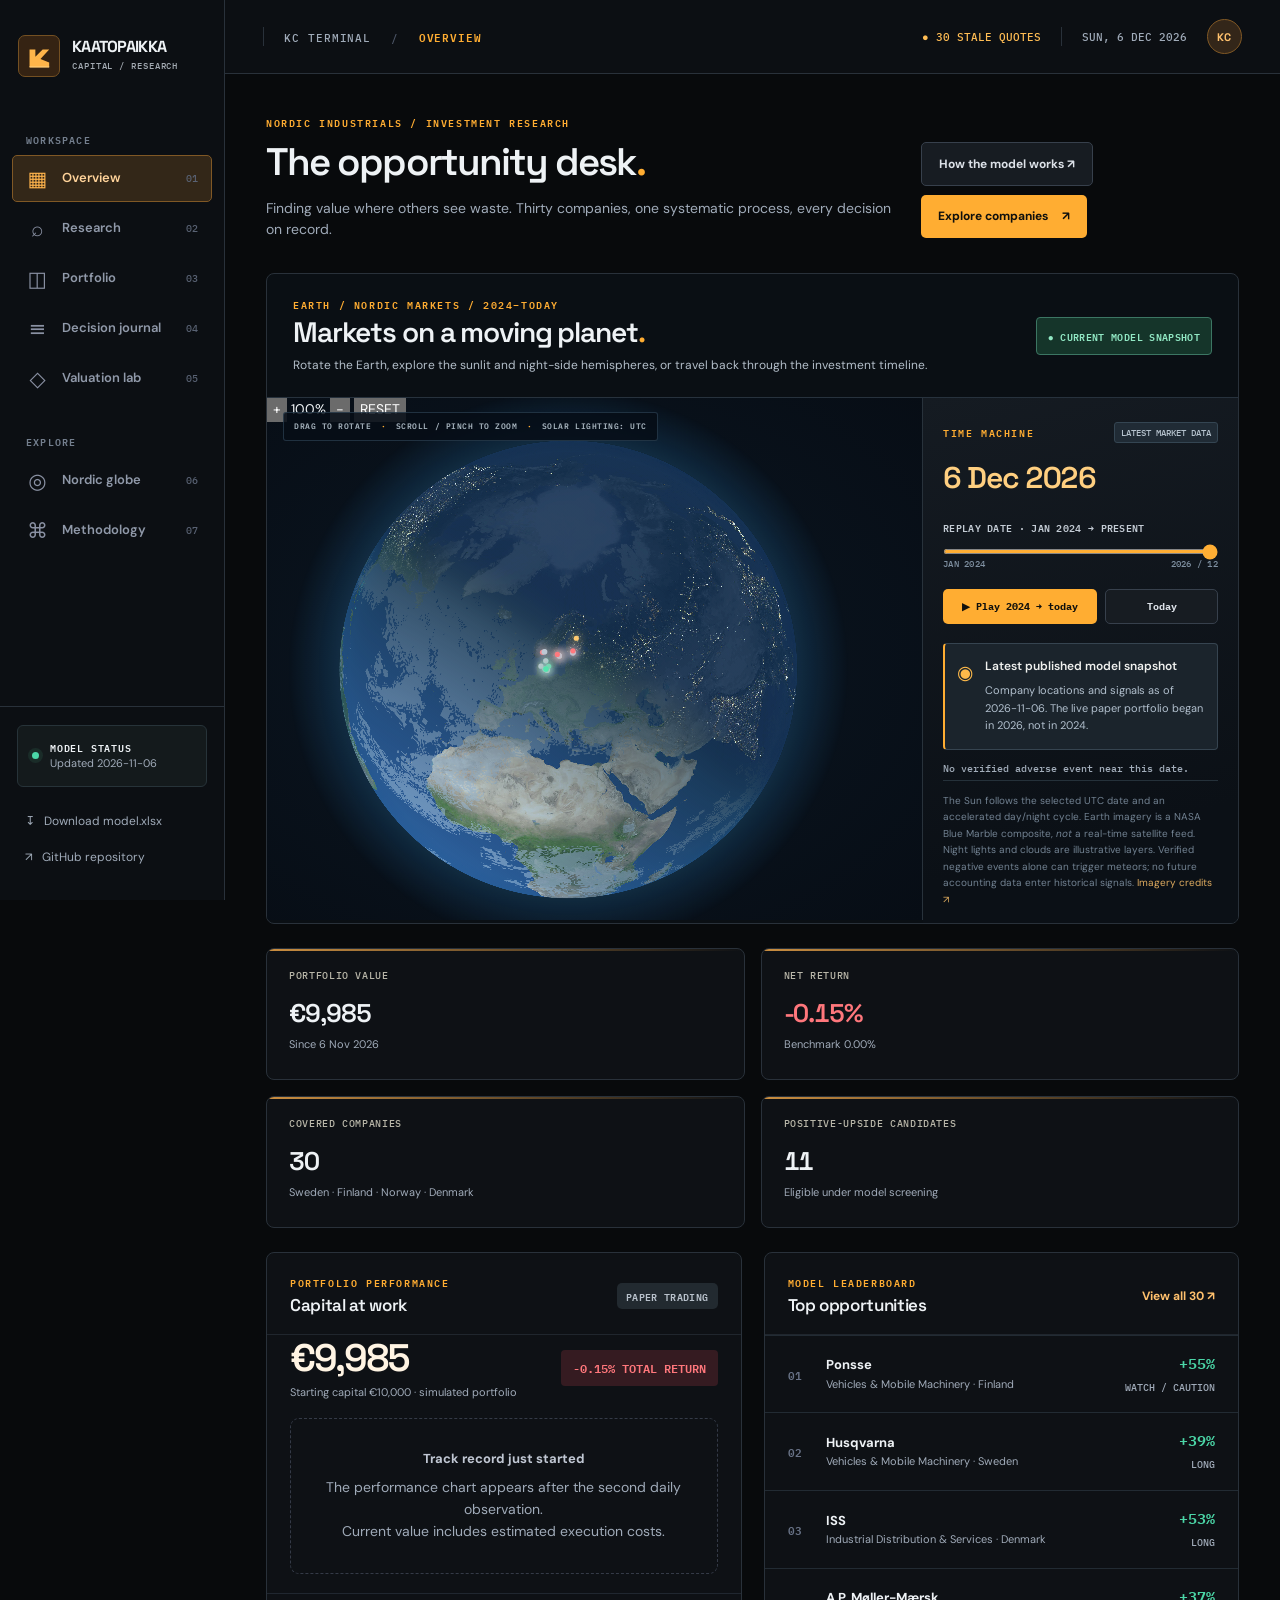
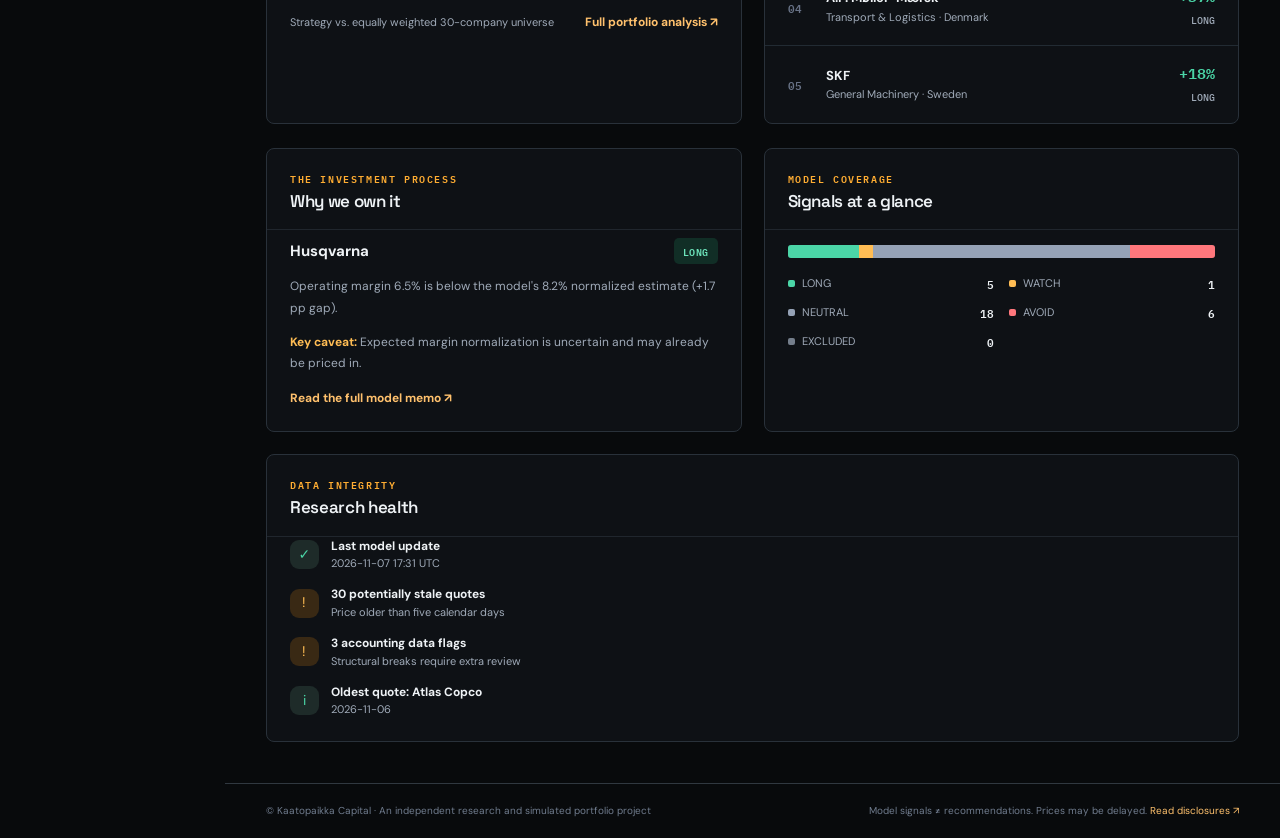
==== commit 3b0490ca: "Add accessible Earth zoom in, out, reset and level controls" ====
--- a/index.html
+++ b/index.html
@@ -57,9 +57,15 @@
             <div class="planet-head"><div><div class="eyebrow">EARTH / NORDIC MARKETS / 2024–TODAY</div><h2>Markets on a moving planet<span class="period">.</span></h2><p>Rotate the Earth, explore the sunlit and night-side hemispheres, or travel back through the investment timeline.</p></div><span class="planet-live" id="planet-data-state">HISTORICAL REPLAY · LOADING</span></div>
             <div class="planet-grid">
               <div class="planet-canvas">
-                <canvas id="home-earth-canvas" role="img" aria-label="Photorealistic Earth with NASA satellite surface, night-side city lights and clouds, rotating with pointer drag and wheel zoom"></canvas>
+                <canvas id="home-earth-canvas" tabindex="0" role="img" aria-label="Photorealistic Earth with NASA satellite surface, night-side city lights and clouds, rotating with pointer drag and wheel zoom"></canvas>
                 <canvas id="home-earth-overlay" aria-hidden="true"></canvas>
-                <span class="planet-notation">DRAG TO ROTATE <span>·</span> SCROLL TO ZOOM <span>·</span> SOLAR LIGHTING: UTC</span></div>
+                <span class="planet-notation">DRAG TO ROTATE <span>·</span> SCROLL / PINCH TO ZOOM <span>·</span> SOLAR LIGHTING: UTC</span>
+                <div class="earth-zoom-controls" role="group" aria-label="Earth zoom controls">
+                  <button id="earth-zoom-in" class="earth-zoom-button" type="button" aria-label="Zoom in on Earth" title="Zoom in (+)">+</button>
+                  <output id="earth-zoom-level" class="earth-zoom-level" aria-live="off" aria-label="Earth zoom level">100%</output>
+                  <button id="earth-zoom-out" class="earth-zoom-button" type="button" aria-label="Zoom out from Earth" title="Zoom out (−)">−</button>
+                  <button id="earth-zoom-reset" class="earth-zoom-reset" type="button" title="Reset Earth view">RESET</button>
+                </div></div>
               <div class="time-desk">
                 <div class="time-desk-top"><span class="eyebrow">TIME MACHINE</span><span class="time-badge" id="time-mode">ASTRONOMICAL REPLAY</span></div>
                 <div class="time-date" id="time-date-label">—</div>
--- a/assets/solar-home.css
+++ b/assets/solar-home.css
@@ -46,3 +46,15 @@
 .planet-canvas{background:radial-gradient(ellipse at 43% 43%,#17232c 0%,#0c131a 56%,#070b10 100%)}
 .planet-canvas .planet-notation{top:14px;bottom:auto;left:16px;max-width:min(70%,430px);padding:7px 10px;background:rgba(9,16,22,.82);border-color:rgba(110,133,148,.27);letter-spacing:.065em}
 @media(max-width:620px){.planet-canvas .planet-notation{top:10px;left:10px;bottom:auto;max-width:88%;font-size:7px}}
+
+/* Blue Marble renderer — two seamless canvases, no square texture artifacts. */
+.planet-canvas{background:radial-gradient(ellipse at 45% 49%,#111d2a 0%,#09121c 48%,#070d15 100%);contain:paint}
+.planet-canvas::before{left:19%;top:12%;width:min(62%,490px);opacity:.46}
+#home-earth-canvas,#home-earth-overlay{position:absolute;inset:0;display:block;width:100%;height:100%;border:0;image-rendering:auto}
+#home-earth-canvas{z-index:1;touch-action:none;cursor:grab}
+#home-earth-canvas:active{cursor:grabbing}
+#home-earth-overlay{z-index:2;pointer-events:none}
+.planet-canvas .planet-notation{z-index:3;background:rgba(7,14,23,.85);border-color:rgba(114,159,190,.25)}
+.planet-canvas.earth-textured:before{opacity:0}
+.planet-canvas.earth-texture-missing:before{opacity:.9}
+.time-footnote a{color:#dfab5f;text-underline-offset:3px}
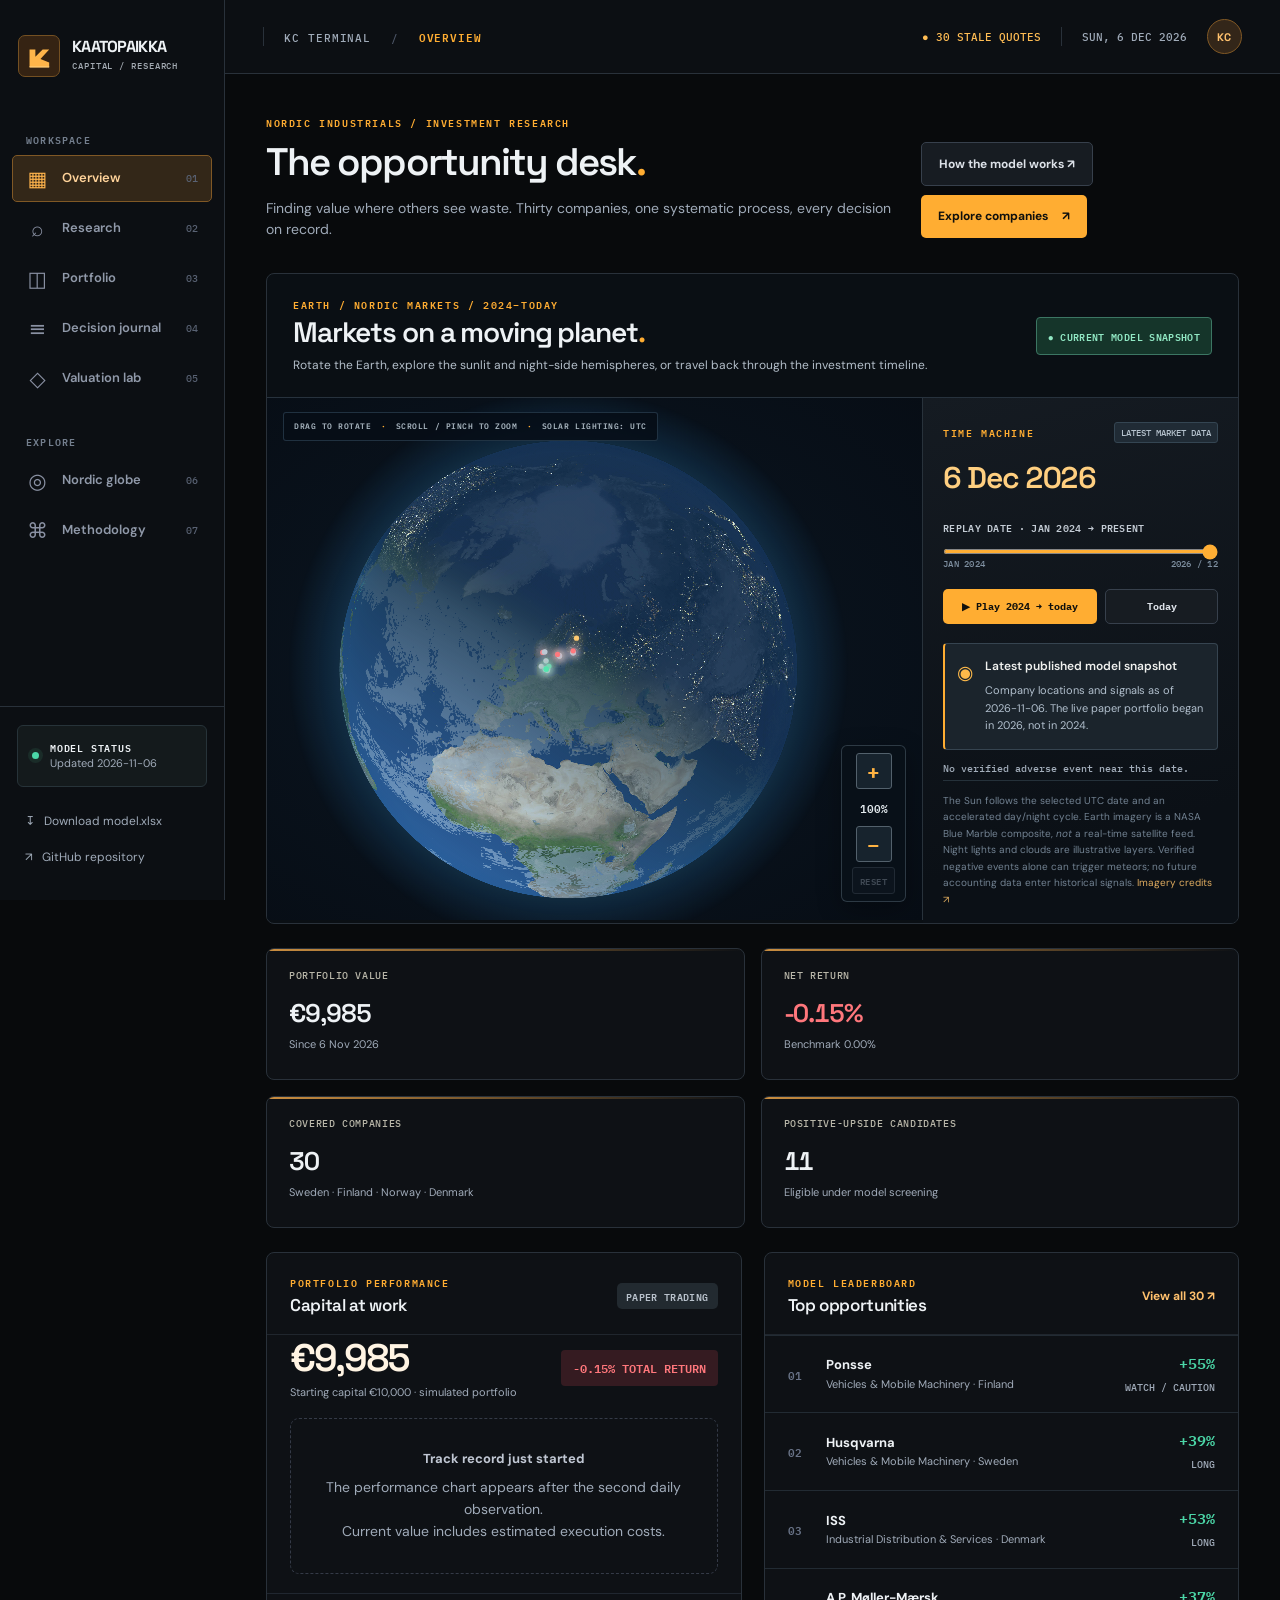
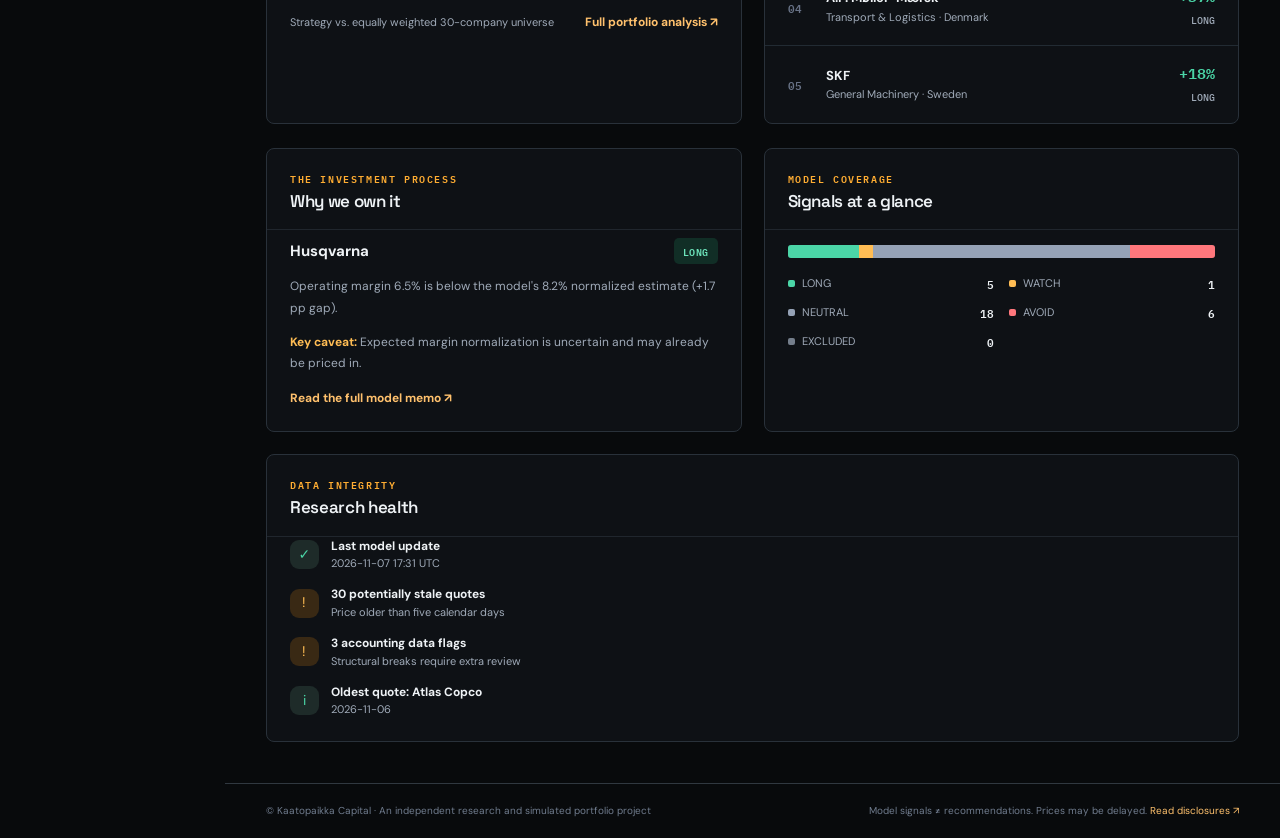
==== commit e43bdc0e: "Bust cached globe JavaScript and CSS so repaired zoom loads for returning visitors" ====
--- a/index.html
+++ b/index.html
@@ -11,9 +11,9 @@
   <link href="https://fonts.googleapis.com/css2?family=DM+Sans:wght@400;500;600;700&family=Space+Grotesk:wght@400;500;600;700&family=IBM+Plex+Mono:wght@400;500;600&display=swap" rel="stylesheet">
   <link rel="stylesheet" href="assets/terminal.css">
   <link rel="stylesheet" href="assets/terminal-bloomberg.css">
-  <link rel="stylesheet" href="assets/solar-home.css?v=blue-marble-v1">
+  <link rel="stylesheet" href="assets/solar-home.css?v=blue-marble-zoom-v2">
   <script src="assets/valuation-engine.js" defer></script>
-  <script src="assets/home-earth.js?v=blue-marble-v1" defer></script>
+  <script src="assets/home-earth.js?v=blue-marble-zoom-v2" defer></script>
   <script src="assets/terminal.js" defer></script>
 </head>
 <body>
--- a/assets/solar-home.css
+++ b/assets/solar-home.css
@@ -58,3 +58,15 @@
 .planet-canvas.earth-textured:before{opacity:0}
 .planet-canvas.earth-texture-missing:before{opacity:.9}
 .time-footnote a{color:#dfab5f;text-underline-offset:3px}
+
+/* Earth navigation: high-contrast, consistent Bloomberg-terminal zoom deck. */
+.earth-zoom-controls{position:absolute;right:16px;bottom:18px;z-index:8;display:flex;flex-direction:column;align-items:center;gap:5px;padding:7px 6px;border:1px solid rgba(141,164,184,.28);border-radius:6px;background:rgba(9,17,25,.90);box-shadow:0 7px 24px rgba(0,0,0,.3);backdrop-filter:blur(8px)}
+.earth-zoom-button{width:36px;height:36px;min-height:36px;border:1px solid #53616c;background:#17232d;color:#ffb342;border-radius:3px;font:700 21px/1 "IBM Plex Mono",monospace;cursor:pointer;transition:background .14s,border-color .14s}
+.earth-zoom-button:hover:not(:disabled){background:#2e353d;border-color:#ffa833}
+.earth-zoom-button:focus-visible,.earth-zoom-reset:focus-visible{outline:2px solid #ffb342;outline-offset:2px}
+.earth-zoom-button:disabled,.earth-zoom-reset:disabled{opacity:.35;cursor:default}
+.earth-zoom-level{display:block;min-width:51px;padding:4px 2px;color:#e4ebef;text-align:center;font:600 11px "IBM Plex Mono",monospace;font-variant-numeric:tabular-nums}
+.earth-zoom-reset{height:27px;padding:0 7px;border:1px solid #52606c;background:#15202a;color:#a8b8c5;border-radius:3px;font:600 9px "IBM Plex Mono",monospace;letter-spacing:.05em;cursor:pointer}
+.earth-zoom-reset:hover:not(:disabled){background:#2b343d;color:#ffbc5c}
+#home-earth-canvas:focus-visible{outline:2px solid #ffb342;outline-offset:-3px}
+@media(max-width:620px){.earth-zoom-controls{right:9px;bottom:9px;padding:5px 4px;gap:3px}.earth-zoom-button{width:33px;height:33px;min-height:33px;font-size:20px}.earth-zoom-reset{height:25px;padding:0 5px;font-size:8px}.earth-zoom-level{min-width:42px;font-size:10px}}
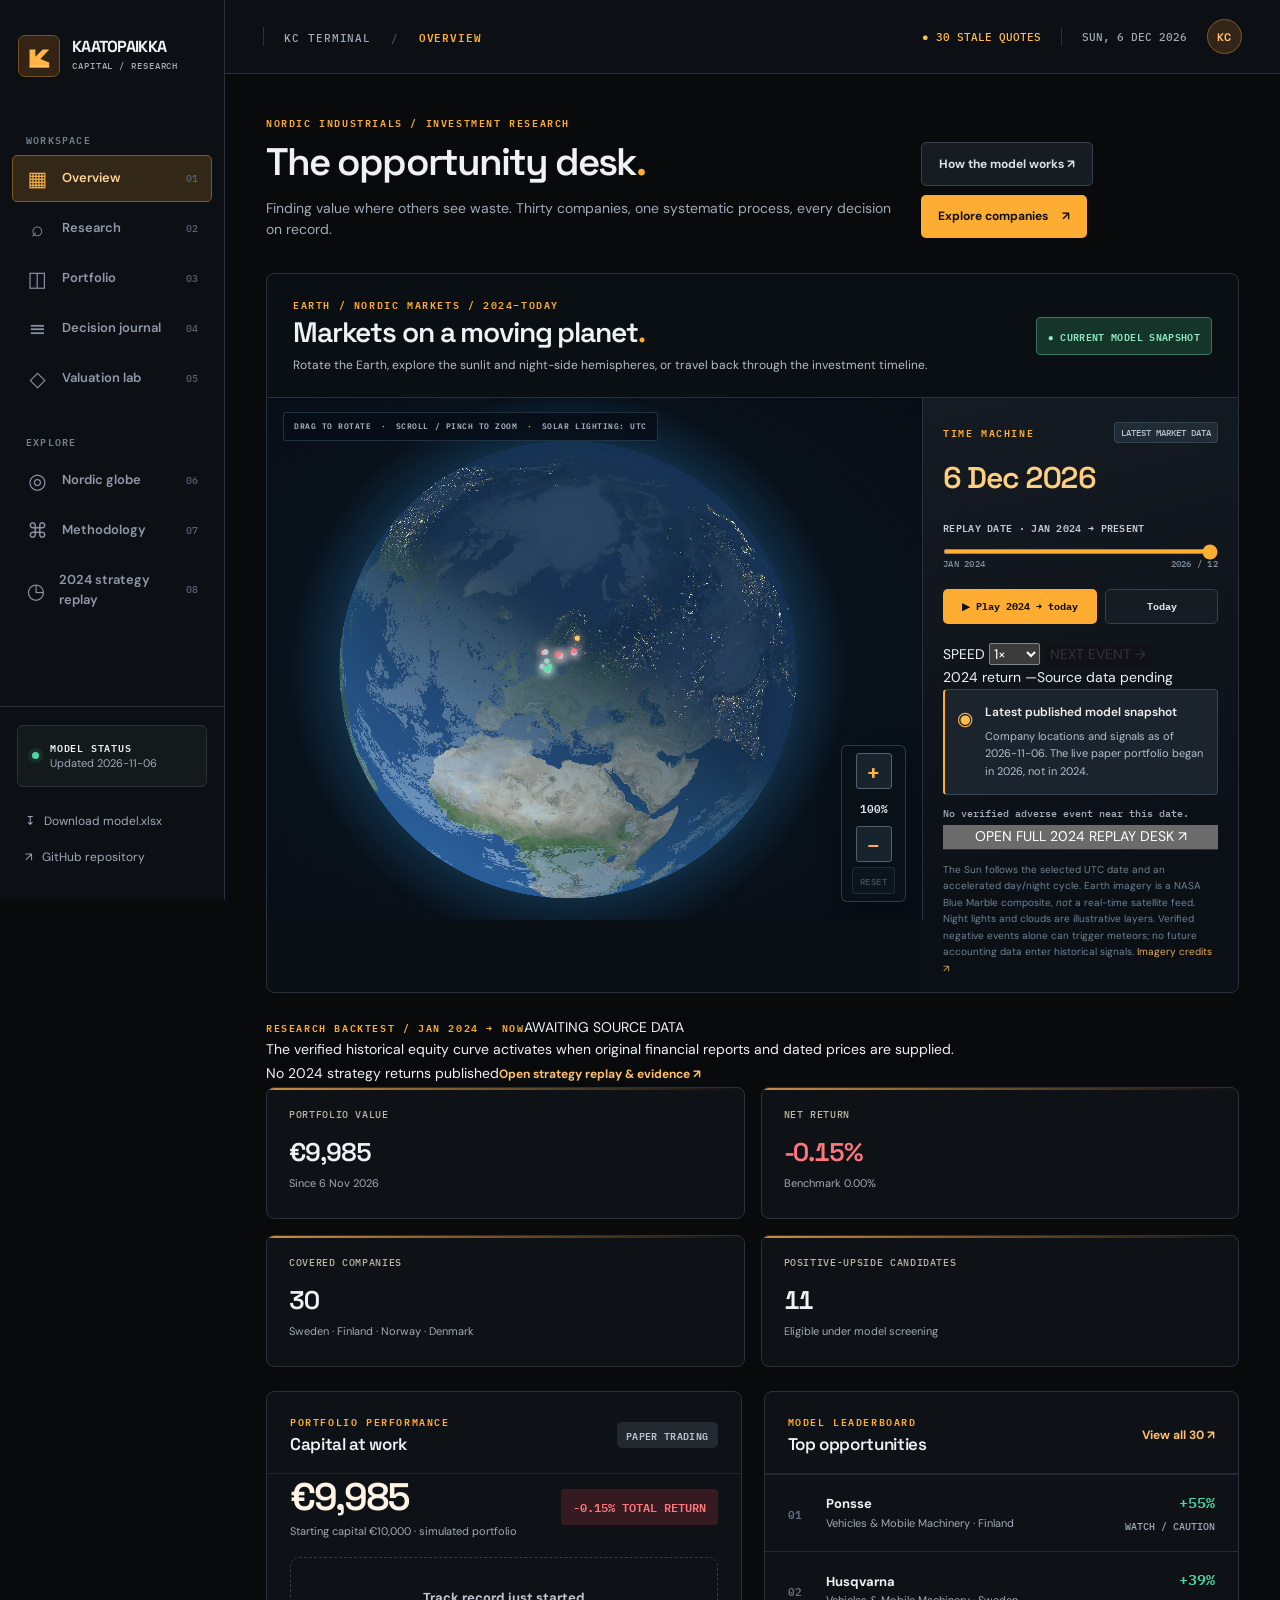
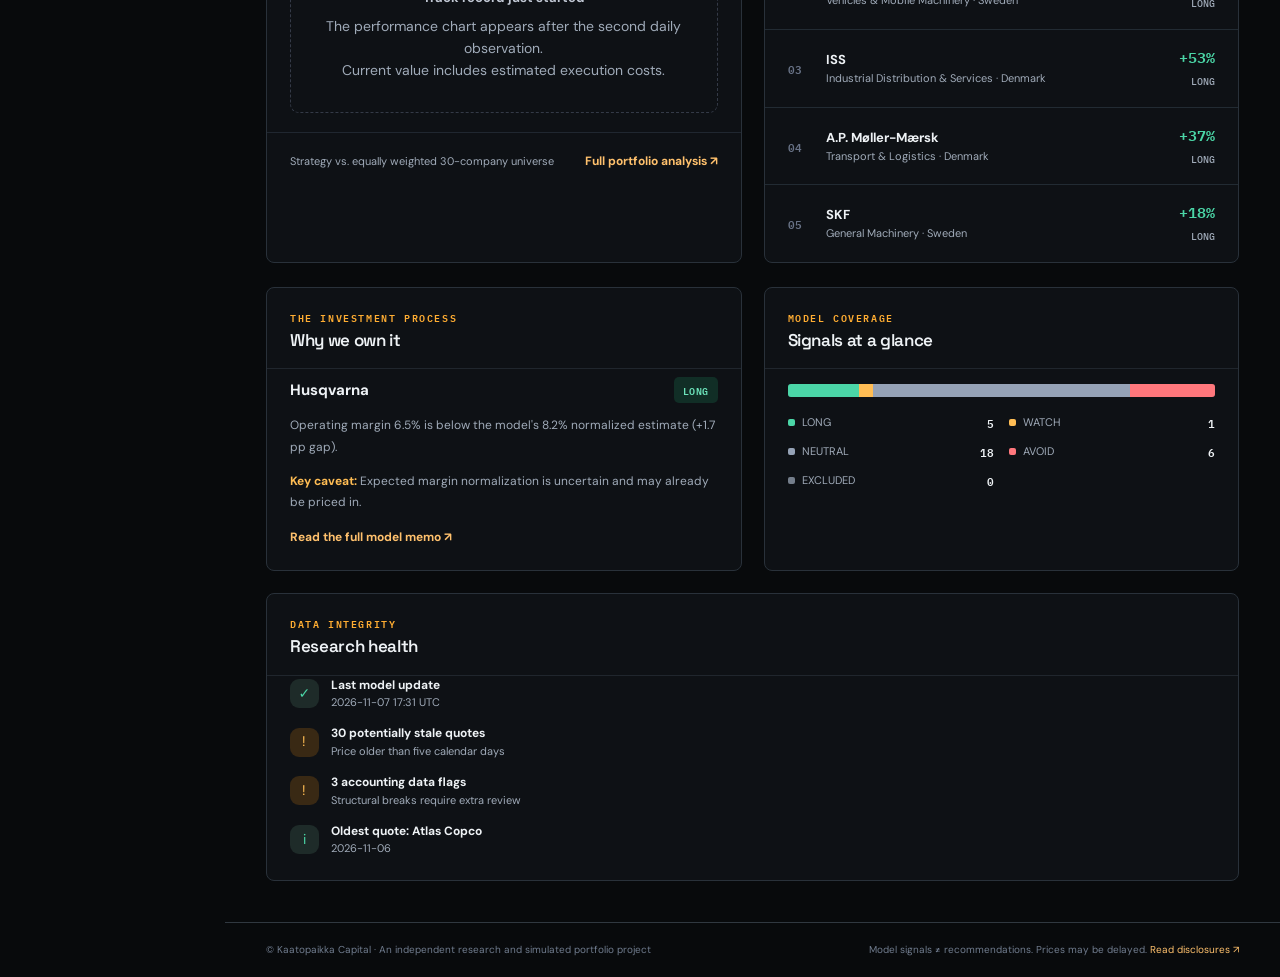
==== commit 58ebe5a6: "Add full 2024 replay desk, evidence-linked event feed, NAV charts and playback speed controls" ====
--- a/index.html
+++ b/index.html
@@ -11,10 +11,10 @@
   <link href="https://fonts.googleapis.com/css2?family=DM+Sans:wght@400;500;600;700&family=Space+Grotesk:wght@400;500;600;700&family=IBM+Plex+Mono:wght@400;500;600&display=swap" rel="stylesheet">
   <link rel="stylesheet" href="assets/terminal.css">
   <link rel="stylesheet" href="assets/terminal-bloomberg.css">
-  <link rel="stylesheet" href="assets/solar-home.css?v=blue-marble-zoom-v2">
+  <link rel="stylesheet" href="assets/solar-home.css?v=2024-replay-v3">
   <script src="assets/valuation-engine.js" defer></script>
-  <script src="assets/home-earth.js?v=blue-marble-zoom-v2" defer></script>
-  <script src="assets/terminal.js" defer></script>
+  <script src="assets/home-earth.js?v=2024-replay-zoom-v3" defer></script>
+  <script src="assets/terminal.js?v=2024-replay-v3" defer></script>
 </head>
 <body>
   <div class="shell">
@@ -35,6 +35,7 @@
       <nav class="nav-group" aria-label="Explore">
         <button class="nav-item" data-page="globe"><span class="nav-icon">◎</span> Nordic globe <span class="nav-hotkey">06</span></button>
         <button class="nav-item" data-page="methodology"><span class="nav-icon">⌘</span> Methodology <span class="nav-hotkey">07</span></button>
+        <button class="nav-item" data-page="backtest"><span class="nav-icon">◷</span> 2024 strategy replay <span class="nav-hotkey">08</span></button>
       </nav>
       <div class="side-bottom">
         <div class="side-insight"><span class="live-dot"></span><span><strong>MODEL STATUS</strong><small id="side-status">Loading market data…</small></span></div>
@@ -73,18 +74,65 @@
                 <input type="range" id="time-date-range" min="0" max="100" value="100" step="1" aria-label="Historical globe date">
                 <div class="time-ends"><span>JAN 2024</span><span id="time-end-date">TODAY</span></div>
                 <div class="time-actions"><button class="button button-primary" id="time-play" type="button" aria-pressed="false">▶ Play 2024 → today</button><button class="button button-ghost" id="time-today" type="button">Today</button></div>
+                <div class="replay-controls">
+                  <label for="replay-speed">SPEED <select id="replay-speed" aria-label="Replay speed"><option value="7">0.5×</option><option value="14" selected>1×</option><option value="28">2×</option><option value="56">4×</option></select></label>
+                  <button type="button" id="replay-next-event" class="replay-event-jump" disabled>NEXT EVENT →</button>
+                </div>
+                <div class="replay-live-stats" id="replay-live-stats" aria-live="off"><span>2024 return —</span><span>Source data pending</span></div>
                 <div class="time-fact"><span class="time-fact-icon" aria-hidden="true">◉</span><div><strong id="time-summary-title">Checking historical evidence</strong><p id="time-summary">Only source-verified filings and prices can produce historical return figures.</p></div></div>
                 <div class="time-event-list" id="time-events" aria-live="polite"></div>
+                <button class="replay-research-link" data-page-go="backtest" type="button">OPEN FULL 2024 REPLAY DESK ↗</button>
                 <div class="time-footnote">The Sun follows the selected UTC date and an accelerated day/night cycle. Earth imagery is a NASA Blue Marble composite, <em>not</em> a real-time satellite feed. Night lights and clouds are illustrative layers. Verified negative events alone can trigger meteors; no future accounting data enter historical signals. <a href="assets/EARTH_CREDITS.md" target="_blank" rel="noopener">Imagery credits ↗</a></div>
               </div>
             </div>
           </section>
+          <div class="replay-market-tape" aria-label="Historical research replay status">
+            <div class="replay-tape-head"><span class="eyebrow">RESEARCH BACKTEST / JAN 2024 → NOW</span><span id="replay-validation" class="replay-flag">AWAITING SOURCE DATA</span></div>
+            <div id="replay-mini-chart" class="replay-mini-chart"><div class="replay-chart-empty">The verified historical equity curve activates when original financial reports and dated prices are supplied.</div></div>
+            <div class="replay-tape-footer"><span id="replay-asof">No 2024 strategy returns published</span><button class="inline-action" type="button" data-page-go="backtest">Open strategy replay & evidence ↗</button></div>
+          </div>
           <div id="overview-stats" class="stat-grid skeleton-grid" aria-live="polite"></div>
           <div class="two-column" style="margin-top:24px">
             <div class="panel panel-feature"><div class="panel-head"><div><div class="eyebrow">PORTFOLIO PERFORMANCE</div><h2>Capital at work</h2></div><span class="tag tag-muted">PAPER TRADING</span></div><div class="portfolio-hero" id="overview-portfolio"></div><div class="chart-container" id="overview-chart"></div><div class="panel-footer"><span>Strategy vs. equally weighted 30-company universe</span><button class="inline-action" data-page-go="portfolio">Full portfolio analysis ↗</button></div></div>
             <div class="panel panel-opportunities"><div class="panel-head"><div><div class="eyebrow">MODEL LEADERBOARD</div><h2>Top opportunities</h2></div><button class="inline-action" data-page-go="research">View all 30 ↗</button></div><div id="overview-picks"></div></div>
           </div>
           <div class="three-column" style="margin-top:24px"><div class="panel"><div class="panel-head"><div><div class="eyebrow">THE INVESTMENT PROCESS</div><h2>Why we own it</h2></div></div><div id="overview-thesis"></div></div><div class="panel"><div class="panel-head"><div><div class="eyebrow">MODEL COVERAGE</div><h2>Signals at a glance</h2></div></div><div id="overview-signals"></div></div><div class="panel"><div class="panel-head"><div><div class="eyebrow">DATA INTEGRITY</div><h2>Research health</h2></div></div><div id="overview-health"></div></div></div>
+        </section>
+
+        <section id="page-backtest" class="page" aria-labelledby="backtest-title">
+          <div class="page-heading"><div><div class="eyebrow">POINT-IN-TIME RESEARCH / 2024 → PRESENT</div>
+            <h1 id="backtest-title">Strategy replay<span class="period">.</span></h1>
+            <p class="lead">A chronological audit of what the model would have known, bought, sold and earned. Reconstructed research, not an actual investment track record.</p></div>
+            <div class="heading-actions"><button class="button button-ghost" type="button" id="backtest-jump">↗ Explore on globe</button><span class="tag tag-outline" id="backtest-status">DATA AUDIT PENDING</span></div></div>
+          <div class="backtest-note" role="note"><strong>HISTORICAL INTEGRITY</strong><span>This is a retrospective test of today's strategy rules on a fixed, surviving company universe. A valid curve requires date-stamped filings, original pre-trade prices, FX, corporate actions and a full audit trail. Until then, no 2024 performance or trades are claimed.</span></div>
+          <div class="stat-grid" id="backtest-stats"></div>
+          <div class="two-column backtest-grid">
+            <div class="panel panel-feature"><div class="panel-head"><div><div class="eyebrow">EQUITY CURVE / EUR</div><h2>2024-to-date reconstructed NAV</h2></div></div>
+              <div id="backtest-chart" class="backtest-chart"><div class="replay-chart-empty">Historical data not yet validated.</div></div>
+              <div class="panel-footer" id="backtest-chart-caption">No simulated returns are shown without source-verified inputs.</div>
+            </div>
+            <div class="panel"><div class="panel-head"><div><div class="eyebrow">AT THE SELECTED DATE</div><h2>As-of portfolio</h2></div></div>
+              <div id="backtest-holdings" class="backtest-holdings"></div>
+              <div id="backtest-snapshot" class="backtest-snapshot"></div>
+            </div>
+          </div>
+          <div class="two-column backtest-grid">
+            <div class="panel"><div class="panel-head"><div><div class="eyebrow">FILINGS / ORDERS / EVENTS</div><h2>What happened, and when?</h2></div>
+              <span class="tag tag-muted">EVIDENCE-LINKED</span></div>
+              <div class="event-filter-group" role="group" aria-label="Event type filter">
+                <button class="event-filter is-active" type="button" data-event-kind="all">ALL</button>
+                <button class="event-filter" type="button" data-event-kind="trade">TRADES</button>
+                <button class="event-filter" type="button" data-event-kind="earnings">EARNINGS</button>
+                <button class="event-filter" type="button" data-event-kind="risk">RISK</button>
+              </div>
+              <div id="backtest-events" class="backtest-events"></div>
+            </div>
+            <div class="panel"><div class="panel-head"><div><div class="eyebrow">DECISIONS / EXECUTION</div><h2>Trade blotter</h2></div>
+              <span class="tag tag-muted">COSTS INCLUDED</span></div>
+              <div class="table-scroll"><table class="data-table replay-blotter"><thead><tr><th>DATE</th><th>TRADE</th><th>AMOUNT</th><th>EVIDENCE</th></tr></thead><tbody id="backtest-orders"></tbody></table></div>
+            </div>
+          </div>
+          <div class="panel backtest-provenance"><div class="panel-head"><div><div class="eyebrow">PROVENANCE / COVERAGE</div><h2>What is verified?</h2></div></div><div id="backtest-coverage"></div></div>
         </section>
 
         <section id="page-research" class="page" aria-labelledby="research-title"><div class="page-heading"><div><div class="eyebrow">EQUITY RESEARCH / SCREENER</div><h1 id="research-title">Company universe<span class="period">.</span></h1><p class="lead">A transparent ranking of Nordic industrial companies — every signal can be inspected.</p></div><div class="heading-actions"><span class="tag tag-outline" id="research-count">30 COMPANIES</span></div></div><div class="panel table-panel"><div class="table-tools"><label class="search-field"><span aria-hidden="true">⌕</span><input id="research-query" type="search" placeholder="Search company, ticker or sector…" autocomplete="off" aria-label="Search companies"></label><select id="research-country" aria-label="Filter country"><option value="all">All countries</option><option value="Sweden">Sweden</option><option value="Finland">Finland</option><option value="Norway">Norway</option><option value="Denmark">Denmark</option></select><select id="research-signal" aria-label="Filter signal"><option value="all">All signals</option><option value="LONG">Long</option><option value="WATCH">Watch</option><option value="NEUTRAL">Neutral</option><option value="SHORT">Avoid</option><option value="EXCLUDED">Excluded</option></select></div><div class="table-scroll"><table class="data-table"><thead><tr><th><button class="sort-btn" data-sort="rank">RANK ↕</button></th><th>COMPANY</th><th>COUNTRY</th><th>SIGNAL</th><th><button class="sort-btn" data-sort="revUp">REVERSION UPSIDE ↕</button></th><th><button class="sort-btn" data-sort="gap">MARGIN GAP ↕</button></th><th><button class="sort-btn" data-sort="score">SCORE ↕</button></th><th></th></tr></thead><tbody id="research-rows"></tbody></table></div><div class="table-bottom" id="research-bottom"></div></div></section>
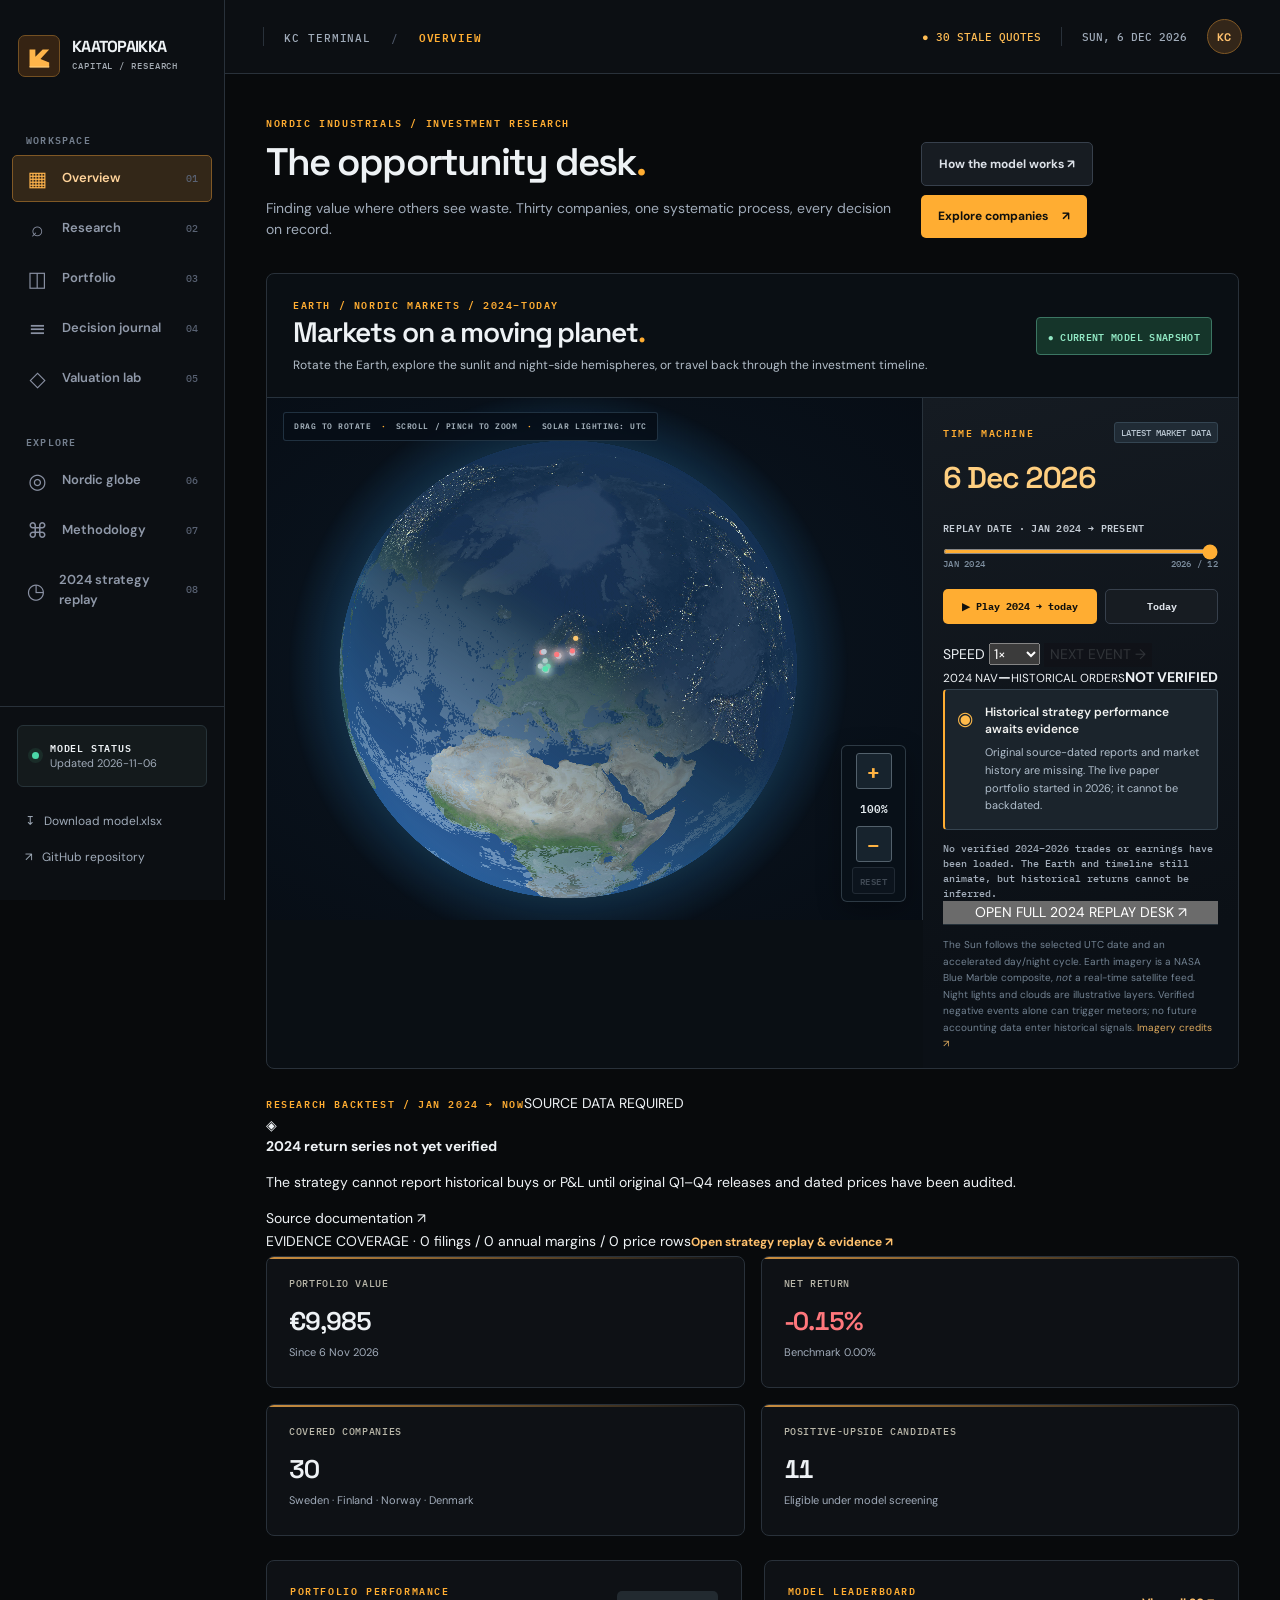
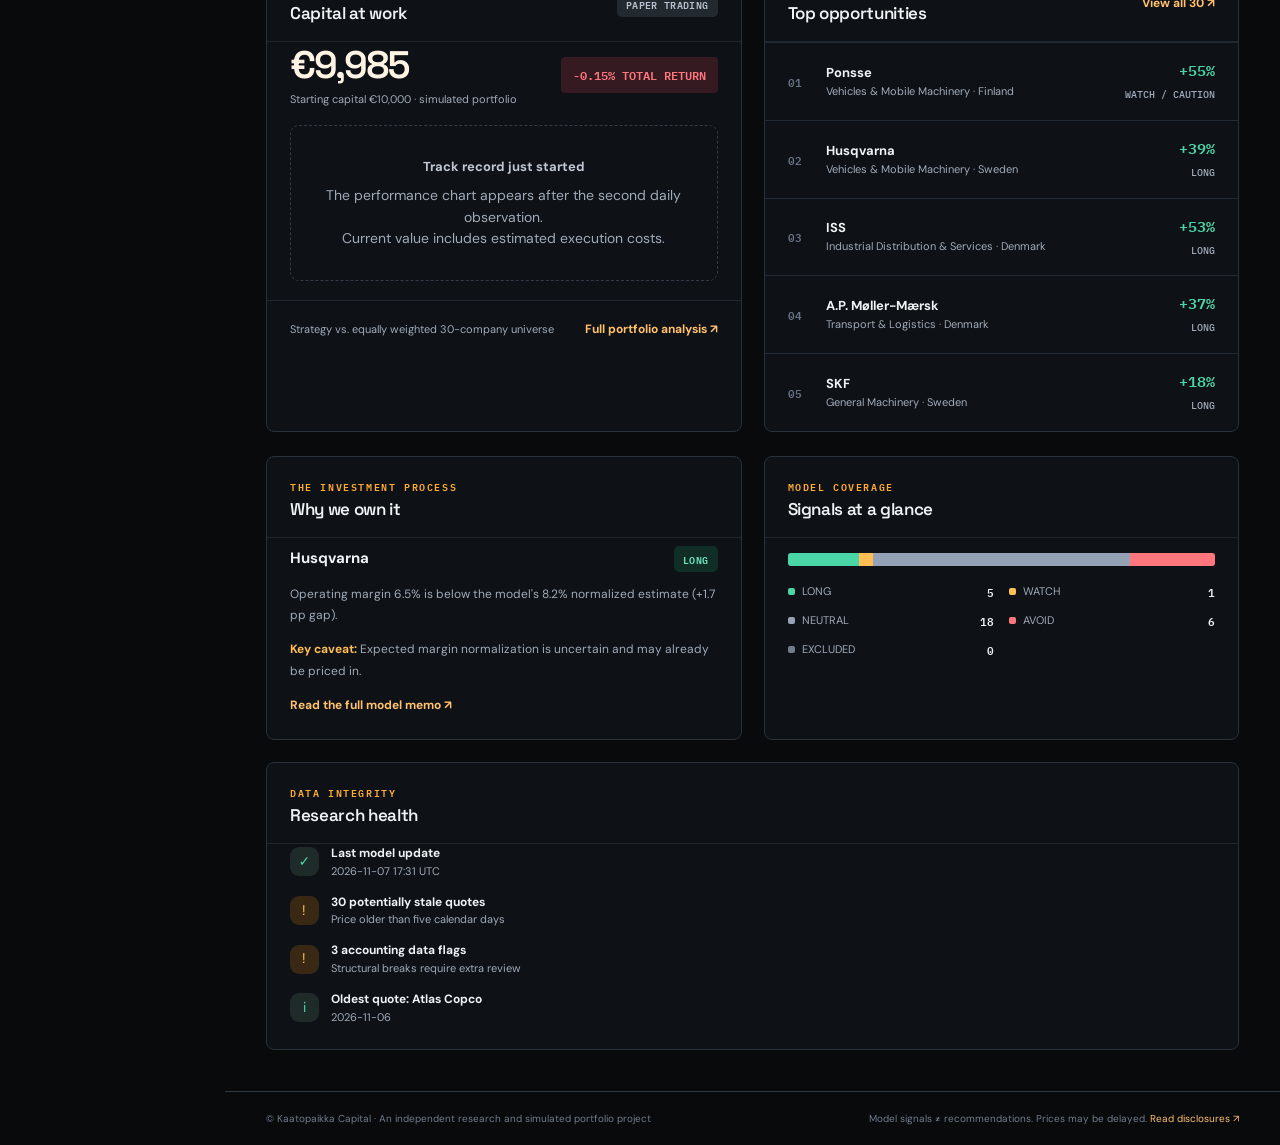
==== commit 20b3d80e: "Load the standalone 2024 audit/replay dashboard on every site visit" ====
--- a/index.html
+++ b/index.html
@@ -15,6 +15,7 @@
   <script src="assets/valuation-engine.js" defer></script>
   <script src="assets/home-earth.js?v=2024-replay-zoom-v3" defer></script>
   <script src="assets/terminal.js?v=2024-replay-v3" defer></script>
+  <script src="assets/replay-desk.js?v=2024-replay-v3" defer></script>
 </head>
 <body>
   <div class="shell">
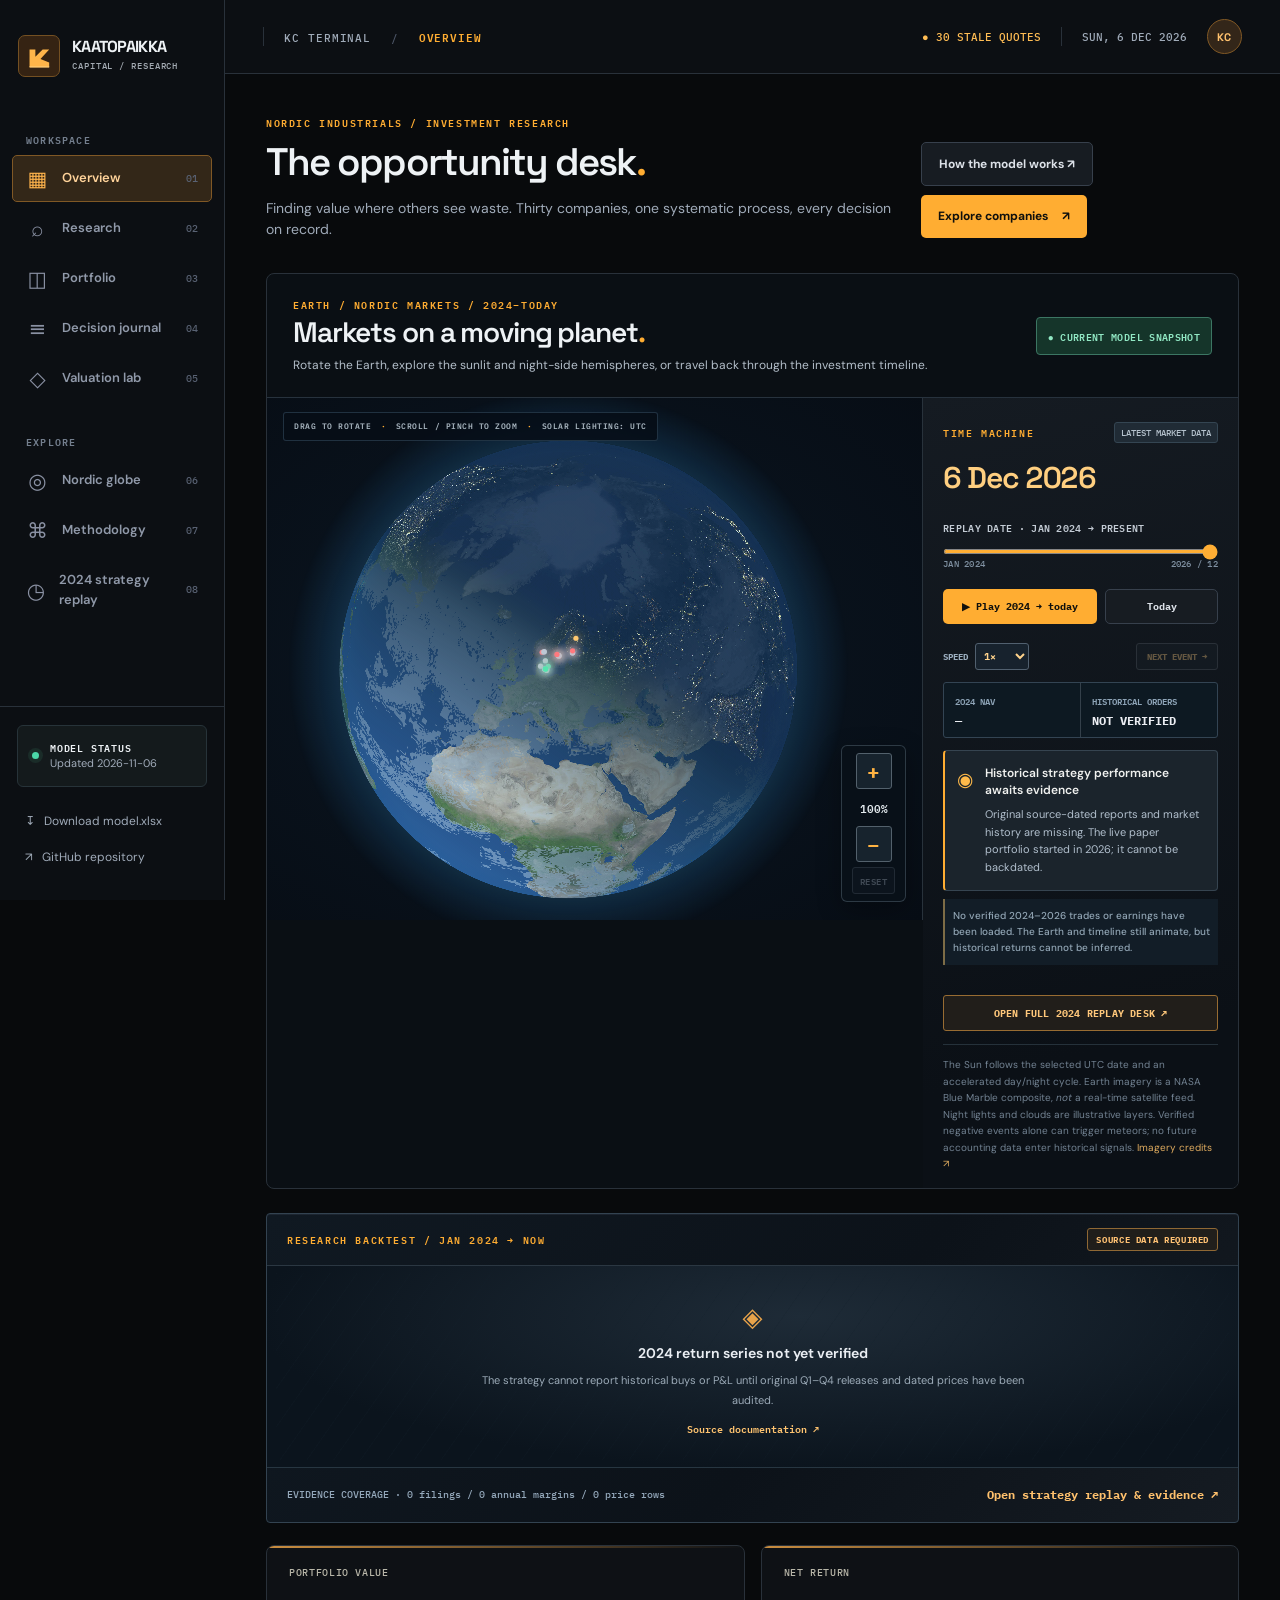
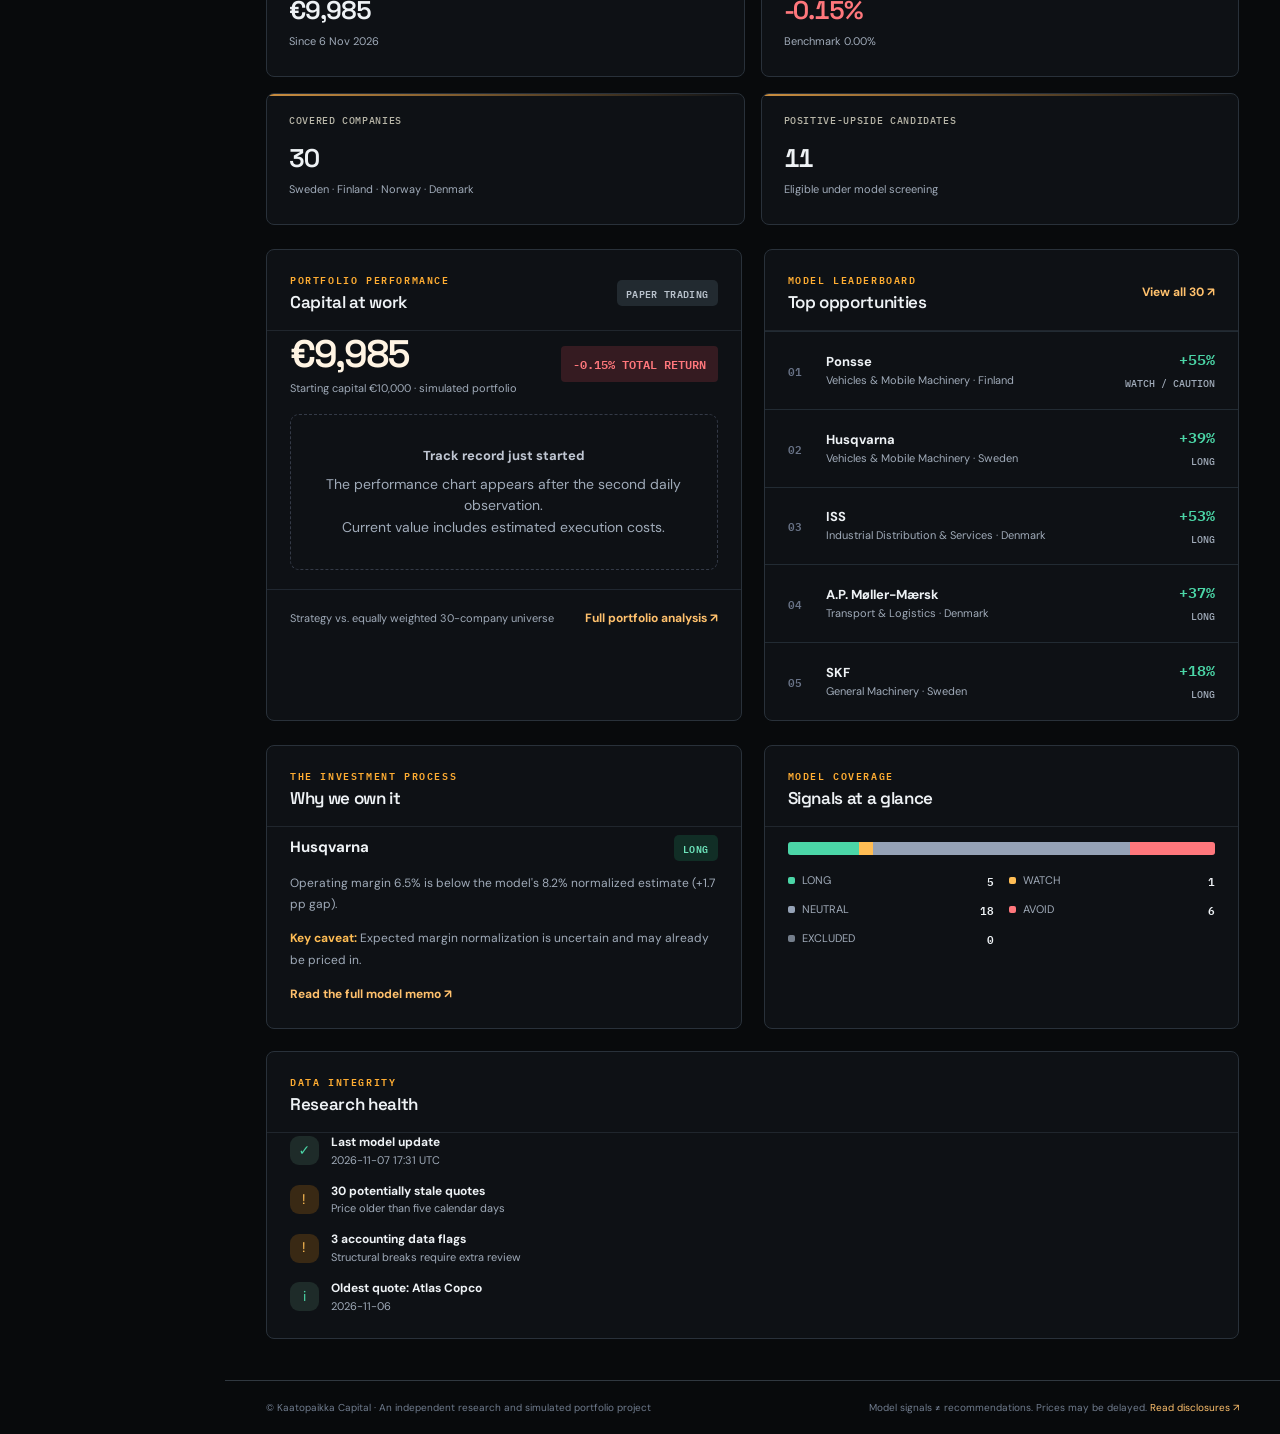
==== commit 2897e3f8: "Load Bloomberg-style 2024 research replay presentation" ====
--- a/index.html
+++ b/index.html
@@ -12,6 +12,7 @@
   <link rel="stylesheet" href="assets/terminal.css">
   <link rel="stylesheet" href="assets/terminal-bloomberg.css">
   <link rel="stylesheet" href="assets/solar-home.css?v=2024-replay-v3">
+  <link rel="stylesheet" href="assets/replay-desk.css?v=2024-replay-v3">
   <script src="assets/valuation-engine.js" defer></script>
   <script src="assets/home-earth.js?v=2024-replay-zoom-v3" defer></script>
   <script src="assets/terminal.js?v=2024-replay-v3" defer></script>
--- a/assets/replay-desk.css
+++ b/assets/replay-desk.css
@@ -0,0 +1,137 @@
+/* KAATOPAIKKA / INVESTMENT TERMINAL
+   2024 source-audited replay. Financial colors belong to facts, not decoration. */
+:root{--replay-ink:#0c131a;--replay-surface:#141c25;--replay-line:#2c3a47;--replay-accent:#ffad32}
+.replay-market-tape{
+  border:1px solid #334351;background:linear-gradient(130deg,#101922 0%,#0c1219 56%,#151b22 100%);
+  border-radius:4px;margin:14px 0 22px;overflow:hidden;box-shadow:inset 0 1px 0 #48546338
+}
+.replay-tape-head,.replay-tape-footer{
+ display:flex;align-items:center;justify-content:space-between;gap:14px;
+ padding:14px 20px
+}
+.replay-tape-head{border-bottom:1px solid #2b3742}
+.replay-tape-footer{border-top:1px solid #273641;color:#94a8bb;font:500 10px/1.5 "IBM Plex Mono",monospace}
+.replay-flag{padding:5px 8px;border:1px solid #8f6834;background:#44301955;color:#ffc173;border-radius:3px;
+ font:700 9px "IBM Plex Mono",monospace;letter-spacing:.07em}
+.replay-flag.is-ready{background:#173328;color:#7be0ac;border-color:#34785e}
+.replay-mini-chart{min-height:132px;padding:7px 9px;background:radial-gradient(ellipse at 55% 25%,#1e2b37 0%,#0b141d 72%)}
+.replay-mini-chart .replay-equity-svg{display:block;max-height:175px}
+.replay-chart-empty{display:flex;flex-direction:column;align-items:center;justify-content:center;min-height:120px;
+ padding:18px;text-align:center;color:#97aabd;font:500 11px/1.65 "IBM Plex Mono",monospace}
+.replay-empty-state{
+ display:flex;flex-direction:column;align-items:center;justify-content:center;
+ min-height:165px;padding:24px 24px;text-align:center;color:#a1adbd;
+ background:repeating-linear-gradient(125deg,#13202b33 0,#13202b33 1px,transparent 1px,transparent 22px)
+}
+.replay-empty-mark{color:#ffb14d;font-size:26px;margin-bottom:7px;opacity:.9}
+.replay-empty-state strong{font:650 14px/1.3 "DM Sans",sans-serif;color:#e9edf2}
+.replay-empty-state p{font-size:11px;line-height:1.8;margin:9px 0 10px;max-width:580px;color:#9cabb8}
+.replay-source-link{color:#ffc470;text-decoration:none;font:600 10px/1.5 "IBM Plex Mono",monospace}
+.replay-source-link:hover,.replay-source-link:focus-visible{color:#ffdfa7;text-decoration:underline;text-underline-offset:3px}
+.replay-controls{display:flex;align-items:center;justify-content:space-between;gap:8px;padding:0 0 12px}
+.replay-controls label{display:inline-flex;align-items:center;gap:7px;color:#9cafc0;
+  font:700 9px "IBM Plex Mono",monospace}
+.replay-controls select{padding:5px 4px;border:1px solid #51606f;background:#17222d;
+ color:#ffd38c;font:700 10px "IBM Plex Mono",monospace;border-radius:3px;cursor:pointer}
+.replay-event-jump{padding:7px 10px;border:1px solid #9e722b;background:#1b242b;color:#ffd086;border-radius:3px;
+ cursor:pointer;font:700 9px "IBM Plex Mono",monospace;transition:background .15s ease}
+.replay-event-jump:hover:not(:disabled){background:#373127}
+.replay-event-jump:disabled{opacity:.35;cursor:default;border-color:#59616a}
+.replay-live-stats{border:1px solid #334453;background:#0d1922;display:flex;flex-wrap:wrap;gap:0;margin-bottom:12px;border-radius:3px}
+.replay-live-stats span{display:flex;flex:1;min-width:75px;flex-direction:column;padding:10px 11px;gap:6px;border-right:1px solid #34404a}
+.replay-live-stats span:last-child{border-right:none}
+.replay-live-stats small{color:#8fa5b8;font:600 9px "IBM Plex Mono",monospace}
+.replay-live-stats b{color:#ebedf2;font:700 12px/1 "IBM Plex Mono",monospace;font-variant-numeric:tabular-nums}
+.replay-live-stats .positive{color:#59e2ad}
+.replay-live-stats .negative{color:#ff858a}
+.time-event-list{min-height:96px;max-height:245px;overflow-y:auto;padding:8px 0 4px}
+.time-desk .replay-no-events{padding:9px 8px;color:#92a6b5;font:500 10px/1.6 "DM Sans",sans-serif;border-left:2px solid #7d6c46;background:#121d27}
+.replay-research-link{width:100%;min-height:36px;margin:8px 0 13px;border:1px solid #986c32;background:#211e1a;color:#ffc87b;border-radius:3px;
+ text-align:center;font:700 10px "IBM Plex Mono",monospace;letter-spacing:.02em;cursor:pointer}
+.replay-research-link:hover{border-color:#ffc575;background:#312719}
+.time-desk{gap:0}
+.time-fact{min-height:92px}
+.time-event-list .replay-event{padding:8px 7px;margin-bottom:5px}
+.time-event-list .replay-event-text{font-size:10px}
+.time-event-list .replay-event-icon{font-size:14px;flex-basis:21px}
+.time-event-list .replay-event-caption{font-size:8px}
+.backtest-note{display:flex;align-items:flex-start;gap:15px;padding:17px 19px;margin-bottom:19px;
+ border:1px solid #685434;border-left:3px solid #ffad32;background:linear-gradient(100deg,#2a231b,#161e26)}
+.backtest-note strong{white-space:nowrap;color:#ffbc62;font:700 10px/1.7 "IBM Plex Mono",monospace}
+.backtest-note span{color:#acb6c2;font:500 11px/1.75 "DM Sans",sans-serif}
+.backtest-grid{margin:20px 0}
+.backtest-grid .panel{min-width:0;overflow:hidden}
+.backtest-chart{min-height:315px;padding:8px 11px 12px;background:radial-gradient(ellipse at 44% 5%,#1e2833,#0d141d 78%)}
+.backtest-chart .replay-equity-svg{display:block;width:100%;height:auto;max-height:360px}
+.replay-equity-svg{width:100%;height:auto;overflow:visible}
+.backtest-holdings{padding:12px 18px 0}
+.backtest-holdings .replay-empty-state{min-height:200px}
+.backtest-position{display:grid;grid-template-columns:minmax(0,1fr) 35%;gap:15px;align-items:center;
+  padding:10px 2px;border-bottom:1px solid #263440}
+.backtest-position strong{display:block;color:#e5ebf0;font-size:12px}
+.backtest-position small{display:block;color:#8ca0b2;margin-top:3px;font:500 10px "IBM Plex Mono",monospace}
+.backtest-weight-bar{height:6px;border-radius:4px;background:#283c4b;overflow:hidden}
+.backtest-weight-bar i{display:block;height:100%;background:linear-gradient(90deg,#df8740,#ffd171)}
+.backtest-snapshot{padding:12px 18px 22px}
+.replay-audit-caption{font:500 10px/1.6 "IBM Plex Mono",monospace;color:#8095a7;margin:9px 0 13px}
+.replay-evidence{display:flex;justify-content:space-between;gap:8px;padding:9px 0;border-bottom:1px dashed #334350;
+ font:500 10px/1.5 "IBM Plex Mono",monospace}
+.replay-evidence b{color:#dfe6ec}
+.replay-evidence span{color:#8d9ba6;margin-left:auto}
+.replay-evidence a{color:#ffbc65;text-decoration:none}
+.event-filter-group{display:flex;flex-wrap:wrap;gap:5px;padding:8px 14px 13px;border-bottom:1px solid #27343f}
+.event-filter{padding:7px 11px;border:1px solid #415060;background:#111b25;border-radius:3px;color:#94a7b6;
+  font:650 9px "IBM Plex Mono",monospace;cursor:pointer;letter-spacing:.05em}
+.event-filter.is-active,.event-filter:hover{color:#ffd18d;background:#302819;border-color:#bd873a}
+.backtest-events{max-height:510px;overflow-y:auto;padding:11px 14px 19px;scrollbar-color:#455463 #101820;scrollbar-width:thin}
+.backtest-events .replay-event{margin-bottom:8px}
+.replay-event{display:flex;gap:11px;align-items:flex-start;background:#15212b;border:1px solid #2b3c49;
+ padding:11px 12px;border-radius:3px}
+.replay-event-icon{flex:0 0 26px;text-align:center;color:#ffd18a;font:700 18px "IBM Plex Mono",monospace}
+.replay-event-caption{font:600 9px/1.55 "IBM Plex Mono",monospace;letter-spacing:.03em;color:#9daebd;margin-bottom:5px}
+.replay-event-caption b{color:#ffbf60}
+.replay-event-text{color:#e0e7ec;font:500 11px/1.65 "DM Sans",sans-serif;overflow-wrap:anywhere}
+.replay-event-trade{border-left:3px solid #56cdb0}
+.replay-event-earnings{border-left:3px solid #7798be}
+.replay-event-risk{border-left:3px solid #f1757b}
+.replay-event-risk .replay-event-icon{color:#fa8b8b}
+.replay-event-rebalance{border-left:3px solid #f1ab57}
+.replay-event-corporate{border-left:3px solid #b9a6cf}
+.replay-event .replay-source-link{display:inline-block;margin-top:8px}
+.replay-source-muted{display:inline-block;margin-top:6px;color:#7f94a7;font-size:9px}
+.replay-order-side{display:inline-block;margin-bottom:4px;padding:3px 5px;border:1px solid;border-radius:2px;font:700 9px "IBM Plex Mono",monospace}
+.replay-order-side.buy{color:#5cdfb2;border-color:#347d63;background:#183229}
+.replay-order-side.sell{color:#fc8a8e;border-color:#8a4045;background:#2e2026}
+.replay-blotter td{vertical-align:top;line-height:1.7}
+.replay-blotter .replay-source-link{font-size:9px;white-space:normal}
+.replay-no-orders{text-align:center;color:#8fa3b3;padding:36px 15px!important}
+.backtest-provenance{margin:22px 0}
+.replay-coverage-grid{display:grid;grid-template-columns:repeat(4,minmax(0,1fr));gap:0;border-top:1px solid #2b3944}
+.replay-coverage-item{padding:18px 20px;border-right:1px solid #2d3a45}
+.replay-coverage-item:last-child{border-right:0}
+.replay-coverage-item span{display:block;min-height:34px;color:#8f9fae;font:650 10px/1.65 "IBM Plex Mono",monospace}
+.replay-coverage-item strong{display:block;color:#e5eaf0;font:700 20px/1.6 "Space Grotesk",sans-serif;font-variant-numeric:tabular-nums}
+.replay-coverage-item small{display:block;color:#92a4b1;font:500 10px/1.6 "DM Sans",sans-serif}
+.replay-coverage-notice{padding:20px;border-top:1px solid #283844;background:#151e27}
+.replay-coverage-notice strong{color:#ffd49a;font:700 10px "IBM Plex Mono",monospace}
+.replay-coverage-notice p{color:#9cadba;font:500 11px/1.75 "DM Sans",sans-serif;max-width:1050px;margin:9px 0 0}
+@media(max-width:1230px){
+  .replay-coverage-grid{grid-template-columns:repeat(2,minmax(0,1fr))}
+  .replay-coverage-item{border-bottom:1px solid #2d3a45}
+}
+@media(max-width:980px){
+  .time-desk{display:flex;flex-direction:column;padding:21px 22px 17px}
+  .time-desk-top,.time-date,.time-label,.time-desk input,.time-ends,.time-actions,.time-fact,
+  .time-event-list,.time-footnote{grid-column:auto;grid-row:auto}
+  .replay-live-stats span{flex-basis:25%}
+}
+@media(max-width:720px){
+  .replay-tape-head,.replay-tape-footer{flex-direction:column;align-items:flex-start}
+  .replay-coverage-grid{grid-template-columns:1fr}
+  .backtest-note{display:block}
+  .backtest-note span{display:block;margin-top:6px}
+  .backtest-chart{min-height:220px}
+  .replay-market-tape{margin-top:10px}
+  .replay-coverage-item{border-right:0}
+}
+@media(prefers-reduced-motion:reduce){.replay-equity-svg,.replay-event{transition:none!important}}
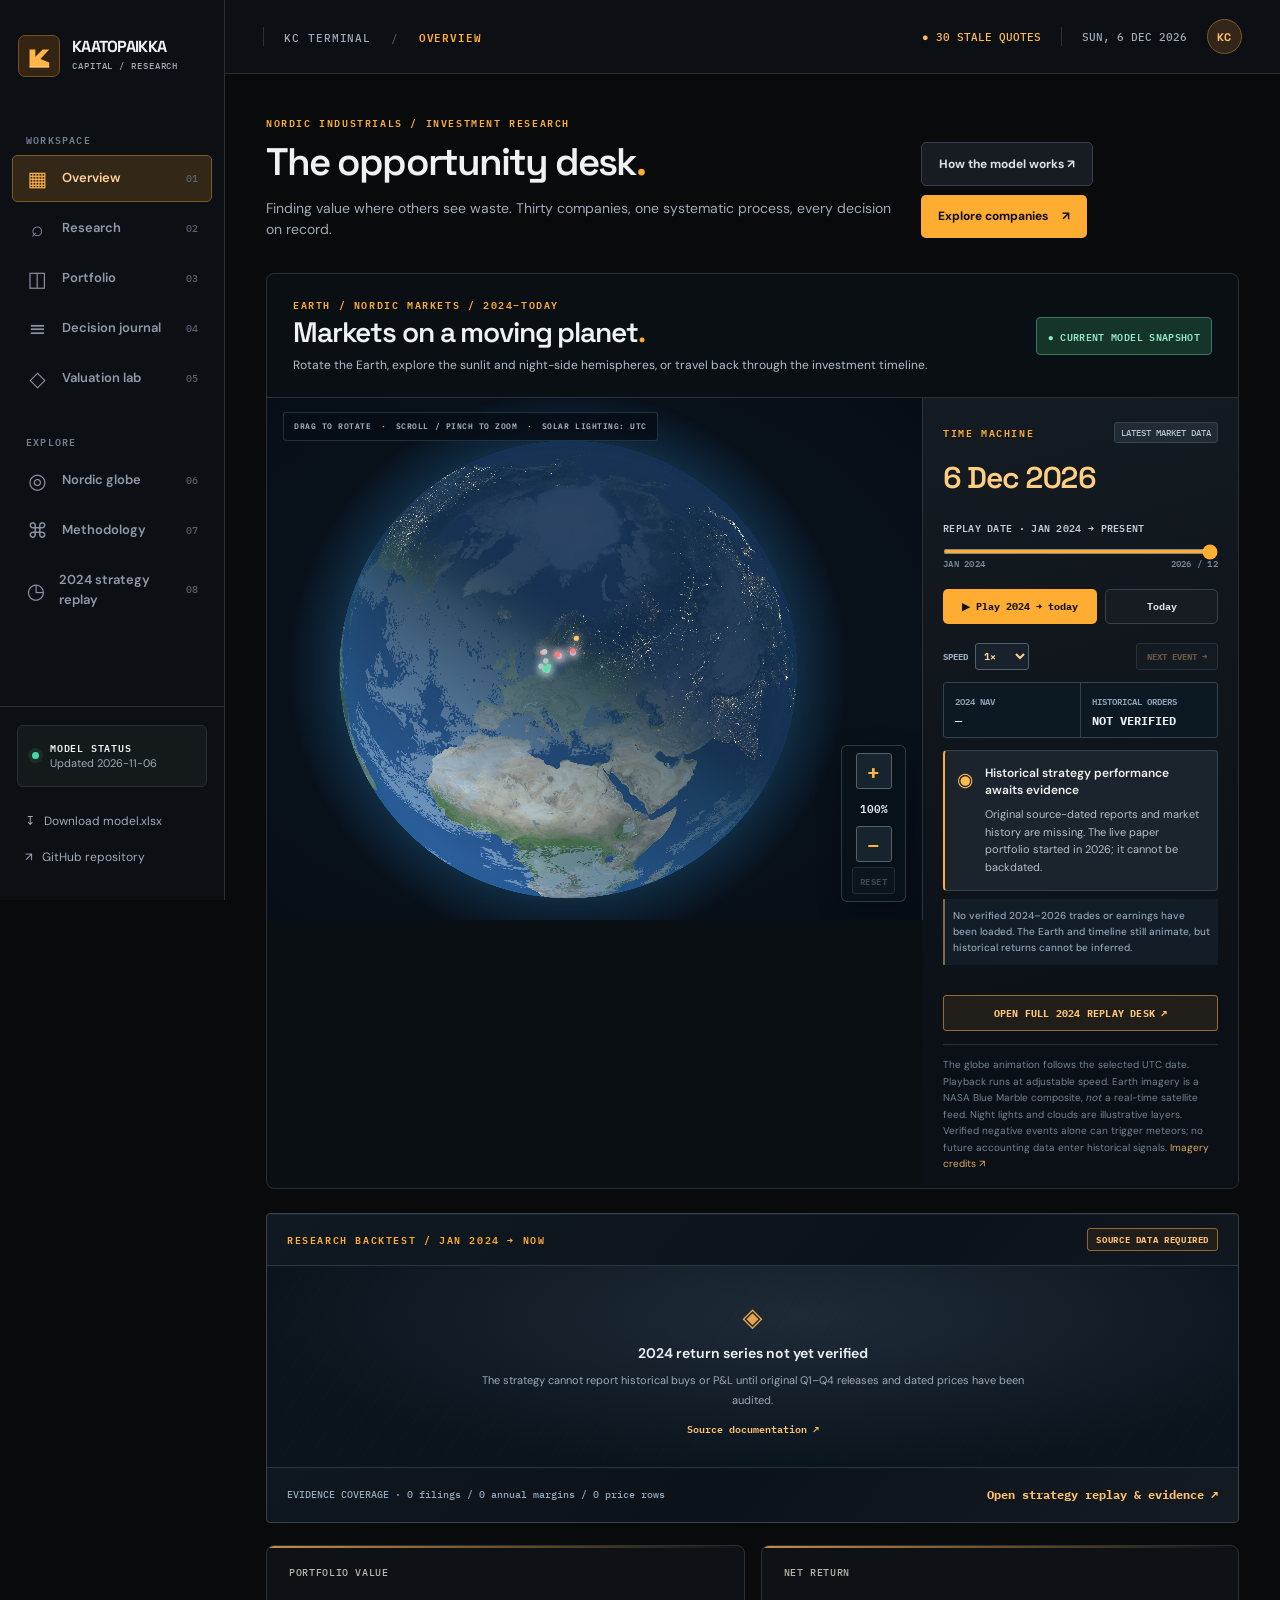
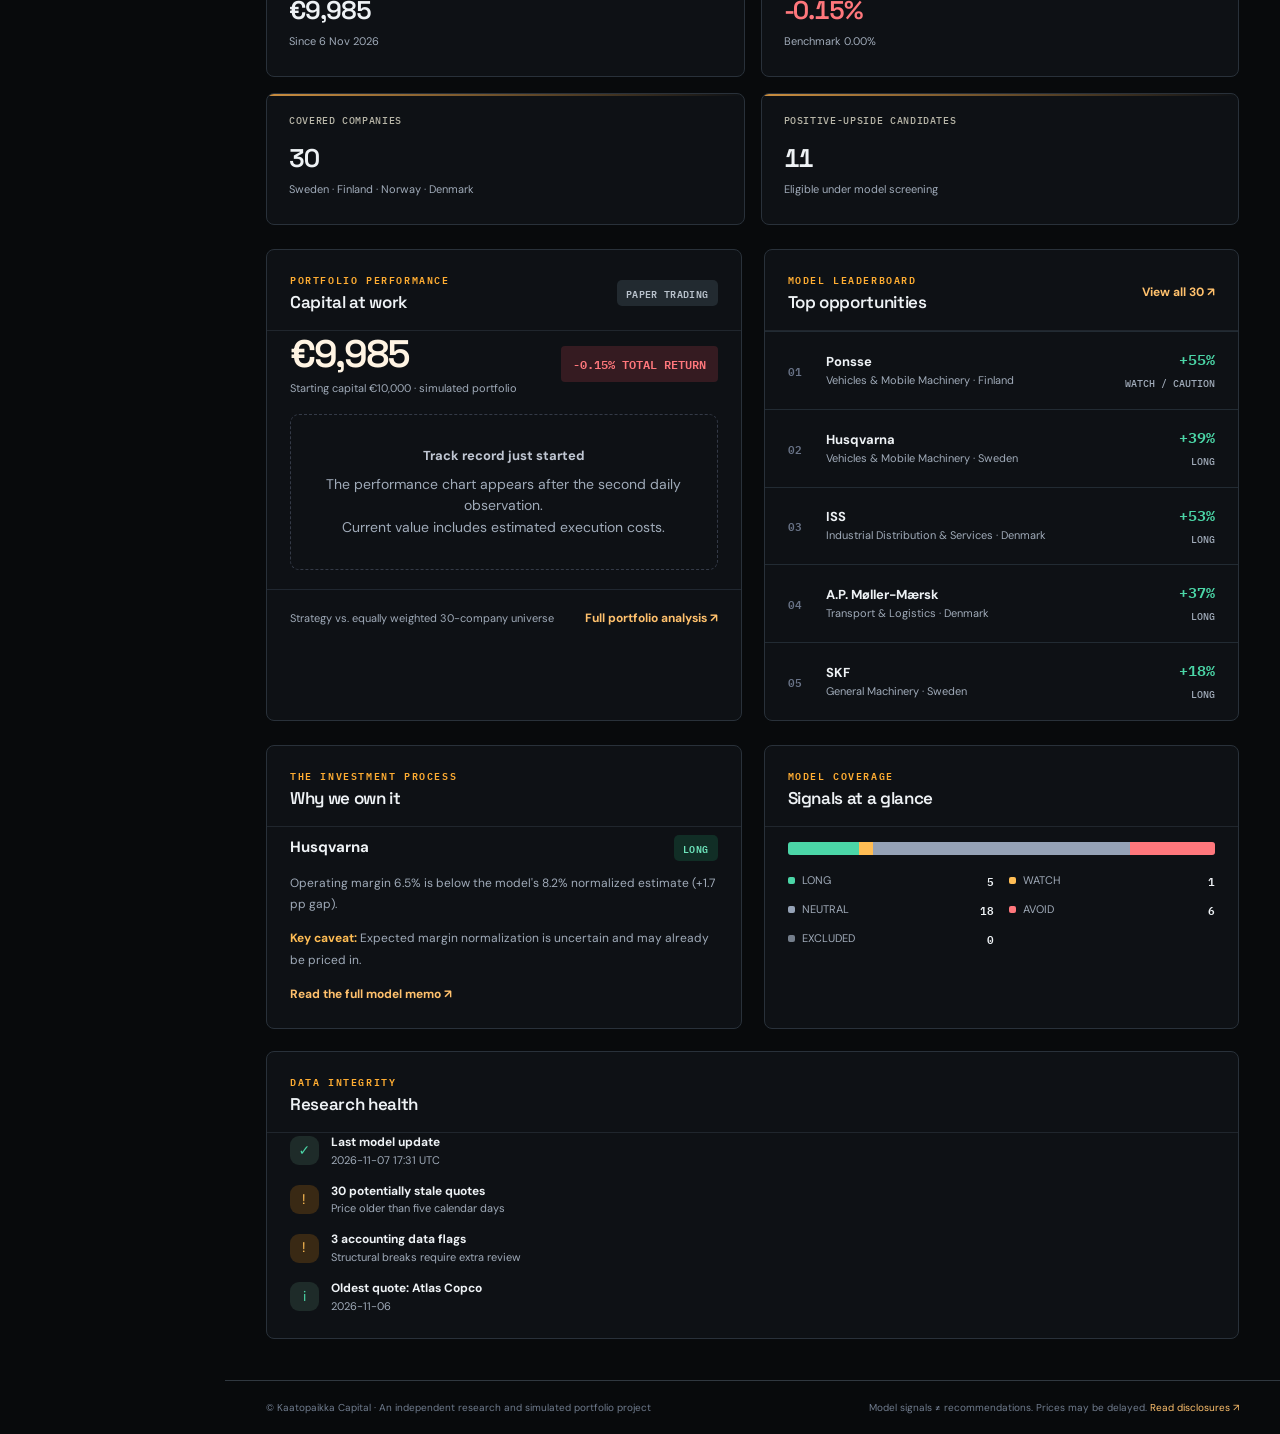
==== commit ee8cc43c: "Add annual verified strategy performance table and clarify visual replay clock" ====
--- a/index.html
+++ b/index.html
@@ -11,10 +11,10 @@
   <link href="https://fonts.googleapis.com/css2?family=DM+Sans:wght@400;500;600;700&family=Space+Grotesk:wght@400;500;600;700&family=IBM+Plex+Mono:wght@400;500;600&display=swap" rel="stylesheet">
   <link rel="stylesheet" href="assets/terminal.css">
   <link rel="stylesheet" href="assets/terminal-bloomberg.css">
-  <link rel="stylesheet" href="assets/solar-home.css?v=2024-replay-v3">
+  <link rel="stylesheet" href="assets/solar-home.css?v=2024-replay-v4">
   <link rel="stylesheet" href="assets/replay-desk.css?v=2024-replay-v3">
   <script src="assets/valuation-engine.js" defer></script>
-  <script src="assets/home-earth.js?v=2024-replay-zoom-v3" defer></script>
+  <script src="assets/home-earth.js?v=2024-replay-zoom-v4" defer></script>
   <script src="assets/terminal.js?v=2024-replay-v3" defer></script>
   <script src="assets/replay-desk.js?v=2024-replay-v3" defer></script>
 </head>
@@ -84,7 +84,7 @@
                 <div class="time-fact"><span class="time-fact-icon" aria-hidden="true">◉</span><div><strong id="time-summary-title">Checking historical evidence</strong><p id="time-summary">Only source-verified filings and prices can produce historical return figures.</p></div></div>
                 <div class="time-event-list" id="time-events" aria-live="polite"></div>
                 <button class="replay-research-link" data-page-go="backtest" type="button">OPEN FULL 2024 REPLAY DESK ↗</button>
-                <div class="time-footnote">The Sun follows the selected UTC date and an accelerated day/night cycle. Earth imagery is a NASA Blue Marble composite, <em>not</em> a real-time satellite feed. Night lights and clouds are illustrative layers. Verified negative events alone can trigger meteors; no future accounting data enter historical signals. <a href="assets/EARTH_CREDITS.md" target="_blank" rel="noopener">Imagery credits ↗</a></div>
+                <div class="time-footnote">The globe animation follows the selected UTC date. Playback runs at adjustable speed. Earth imagery is a NASA Blue Marble composite, <em>not</em> a real-time satellite feed. Night lights and clouds are illustrative layers. Verified negative events alone can trigger meteors; no future accounting data enter historical signals. <a href="assets/EARTH_CREDITS.md" target="_blank" rel="noopener">Imagery credits ↗</a></div>
               </div>
             </div>
           </section>
@@ -109,9 +109,11 @@
           <div class="backtest-note" role="note"><strong>HISTORICAL INTEGRITY</strong><span>This is a retrospective test of today's strategy rules on a fixed, surviving company universe. A valid curve requires date-stamped filings, original pre-trade prices, FX, corporate actions and a full audit trail. Until then, no 2024 performance or trades are claimed.</span></div>
           <div class="stat-grid" id="backtest-stats"></div>
           <div class="two-column backtest-grid">
-            <div class="panel panel-feature"><div class="panel-head"><div><div class="eyebrow">EQUITY CURVE / EUR</div><h2>2024-to-date reconstructed NAV</h2></div></div>
+            <div class="panel panel-feature"><div class="panel-head"><div><div class="eyebrow">EQUITY CURVE / EUR</div><h2>2024–present reconstructed NAV</h2></div></div>
               <div id="backtest-chart" class="backtest-chart"><div class="replay-chart-empty">Historical data not yet validated.</div></div>
               <div class="panel-footer" id="backtest-chart-caption">No simulated returns are shown without source-verified inputs.</div>
+              <div class="backtest-annual-head"><span>ANNUAL PERFORMANCE</span><span>EUR · HYPOTHETICAL RECONSTRUCTION</span></div>
+              <div id="backtest-annual" class="backtest-annual"><p>Verified annual returns will appear after original issuer filings and price series are validated.</p></div>
             </div>
             <div class="panel"><div class="panel-head"><div><div class="eyebrow">AT THE SELECTED DATE</div><h2>As-of portfolio</h2></div></div>
               <div id="backtest-holdings" class="backtest-holdings"></div>
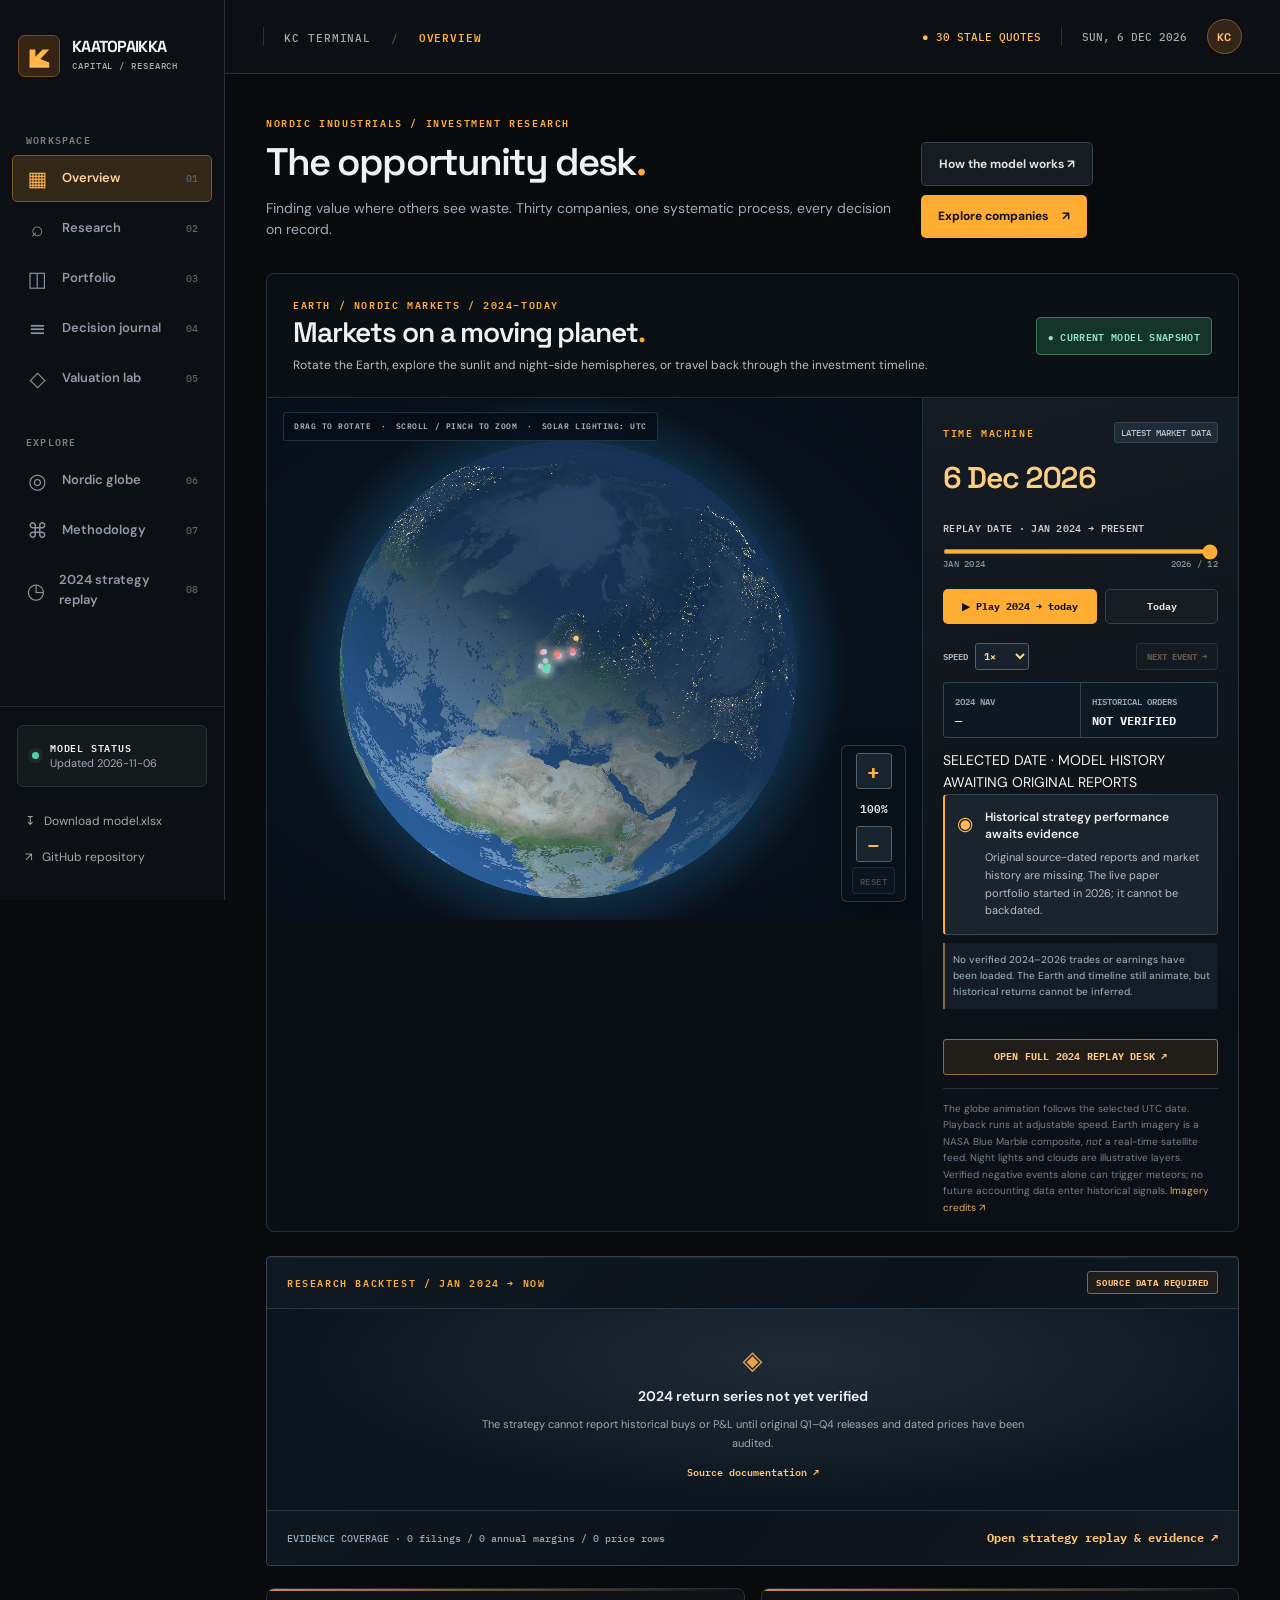
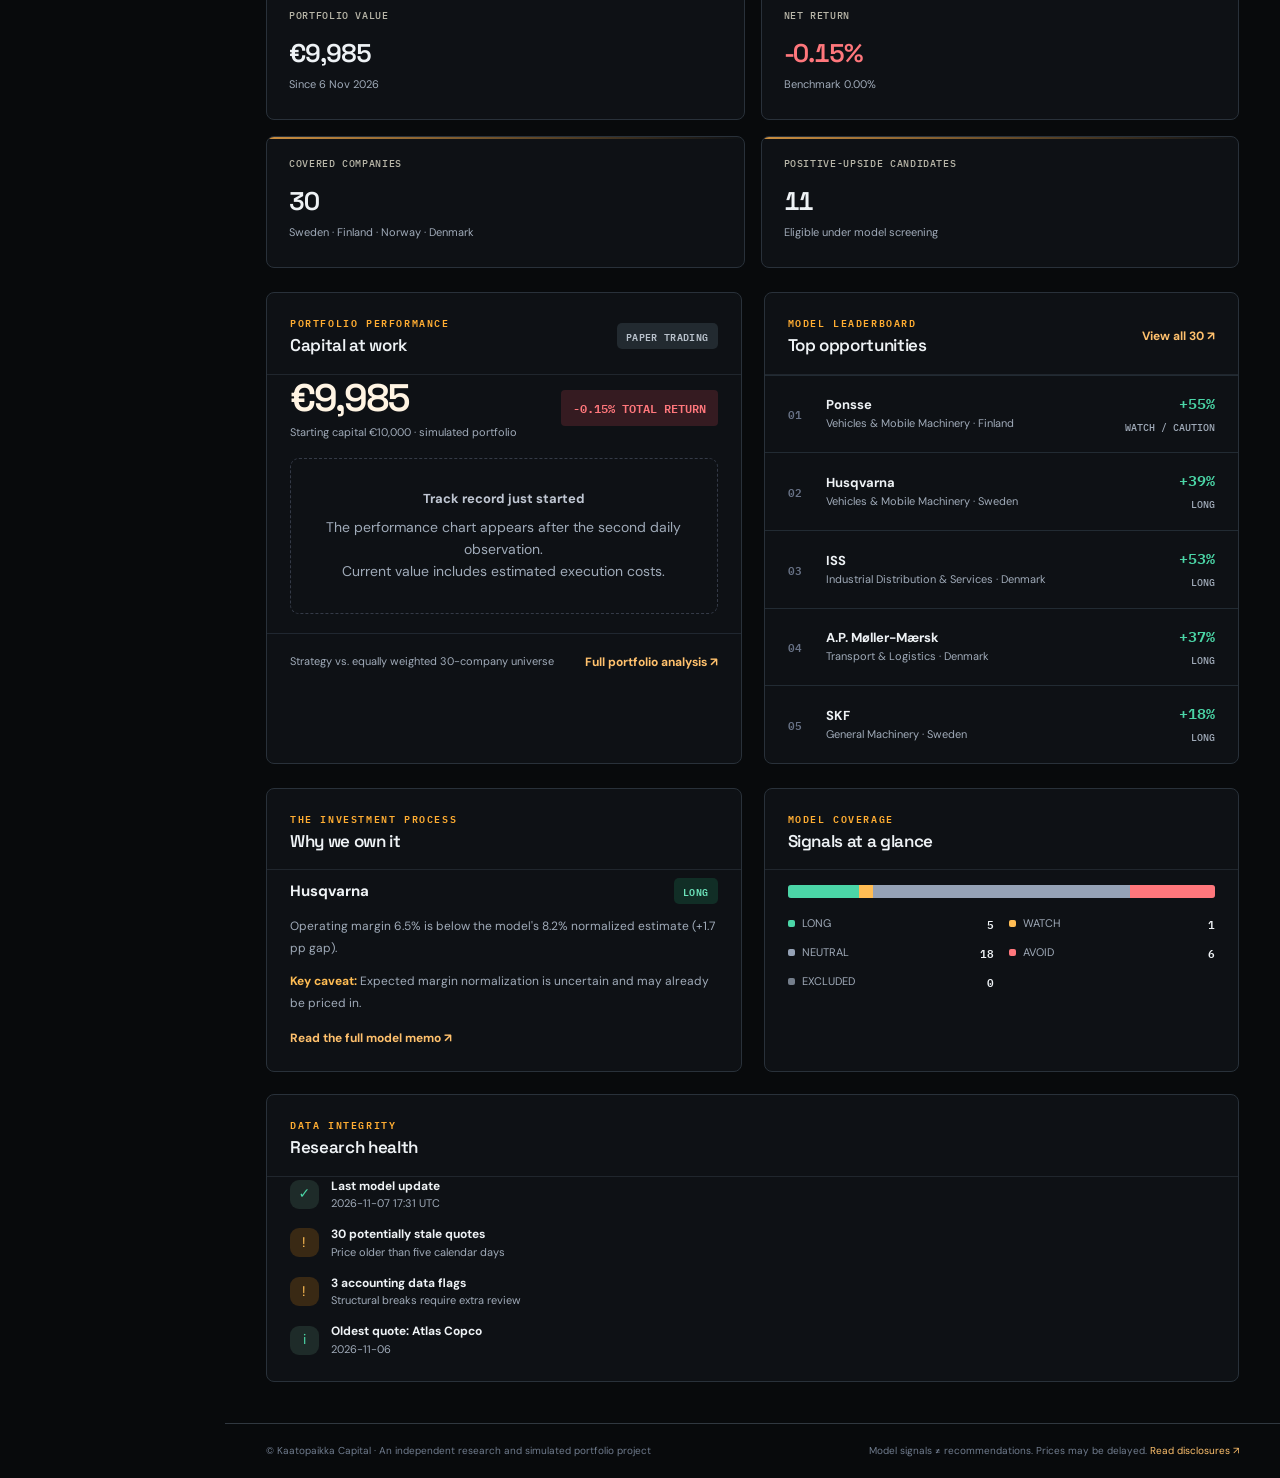
==== commit 8571c2f1: "Add cinematic source-dated replay event popover and playhead progress" ====
--- a/index.html
+++ b/index.html
@@ -12,11 +12,11 @@
   <link rel="stylesheet" href="assets/terminal.css">
   <link rel="stylesheet" href="assets/terminal-bloomberg.css">
   <link rel="stylesheet" href="assets/solar-home.css?v=2024-replay-v4">
-  <link rel="stylesheet" href="assets/replay-desk.css?v=2024-replay-v3">
+  <link rel="stylesheet" href="assets/replay-desk.css?v=2024-replay-director-v5">
   <script src="assets/valuation-engine.js" defer></script>
   <script src="assets/home-earth.js?v=2024-replay-zoom-v4" defer></script>
   <script src="assets/terminal.js?v=2024-replay-v3" defer></script>
-  <script src="assets/replay-desk.js?v=2024-replay-v3" defer></script>
+  <script src="assets/replay-desk.js?v=2024-replay-director-v5" defer></script>
 </head>
 <body>
   <div class="shell">
@@ -62,6 +62,12 @@
               <div class="planet-canvas">
                 <canvas id="home-earth-canvas" tabindex="0" role="img" aria-label="Photorealistic Earth with NASA satellite surface, night-side city lights and clouds, rotating with pointer drag and wheel zoom"></canvas>
                 <canvas id="home-earth-overlay" aria-hidden="true"></canvas>
+                <div id="earth-replay-event" class="earth-replay-event" role="status" aria-live="polite" hidden>
+                  <span id="earth-replay-event-type" class="earth-replay-event-type">SOURCE-DATED EVENT</span>
+                  <strong id="earth-replay-event-title" class="earth-replay-event-title"></strong>
+                  <p id="earth-replay-event-detail" class="earth-replay-event-detail"></p>
+                  <span id="earth-replay-event-date" class="earth-replay-event-date"></span>
+                </div>
                 <span class="planet-notation">DRAG TO ROTATE <span>·</span> SCROLL / PINCH TO ZOOM <span>·</span> SOLAR LIGHTING: UTC</span>
                 <div class="earth-zoom-controls" role="group" aria-label="Earth zoom controls">
                   <button id="earth-zoom-in" class="earth-zoom-button" type="button" aria-label="Zoom in on Earth" title="Zoom in (+)">+</button>
@@ -81,6 +87,8 @@
                   <button type="button" id="replay-next-event" class="replay-event-jump" disabled>NEXT EVENT →</button>
                 </div>
                 <div class="replay-live-stats" id="replay-live-stats" aria-live="off"><span>2024 return —</span><span>Source data pending</span></div>
+                <div class="replay-progress-track" aria-label="Historical replay timeline progress"><div id="replay-progress-fill" class="replay-progress-fill"></div></div>
+                <div id="replay-now-playing" class="replay-now-playing"><span class="replay-now-dot"></span><span>SELECTED DATE · MODEL HISTORY AWAITING ORIGINAL REPORTS</span></div>
                 <div class="time-fact"><span class="time-fact-icon" aria-hidden="true">◉</span><div><strong id="time-summary-title">Checking historical evidence</strong><p id="time-summary">Only source-verified filings and prices can produce historical return figures.</p></div></div>
                 <div class="time-event-list" id="time-events" aria-live="polite"></div>
                 <button class="replay-research-link" data-page-go="backtest" type="button">OPEN FULL 2024 REPLAY DESK ↗</button>
--- a/assets/replay-desk.css
+++ b/assets/replay-desk.css
@@ -135,3 +135,15 @@
   .replay-coverage-item{border-right:0}
 }
 @media(prefers-reduced-motion:reduce){.replay-equity-svg,.replay-event{transition:none!important}}
+
+/* Source-audited calendar-year performance: no rows without real inputs. */
+.backtest-annual-head{display:flex;justify-content:space-between;gap:12px;padding:17px 19px 10px;border-top:1px solid #303e4a;border-bottom:1px solid #263440;color:#ffc479;font:700 10px/1.5 "IBM Plex Mono",monospace;letter-spacing:.065em}
+.backtest-annual-head span:last-child{color:#8296a5;font-size:9px;text-align:right}
+.backtest-annual .replay-empty-state{min-height:130px;padding:26px 16px}
+.backtest-annual>p{padding:18px;color:#94a5b1;font-size:12px}
+.replay-annual-table{width:100%}
+.replay-annual-table th,.replay-annual-table td{padding:11px 13px;white-space:nowrap;font-variant-numeric:tabular-nums}
+.replay-annual-table td:first-child{color:#fff3db;font-weight:700}
+.replay-annual-table small{color:#a8b8c4;font-weight:400;font-size:9px}
+.backtest-annual-notice{padding:11px 16px 17px;font:500 10px/1.7 "DM Sans",sans-serif;color:#8296a5}
+@media(max-width:620px){.backtest-annual-head{flex-wrap:wrap}.replay-annual-table th,.replay-annual-table td{padding:10px 9px}}
